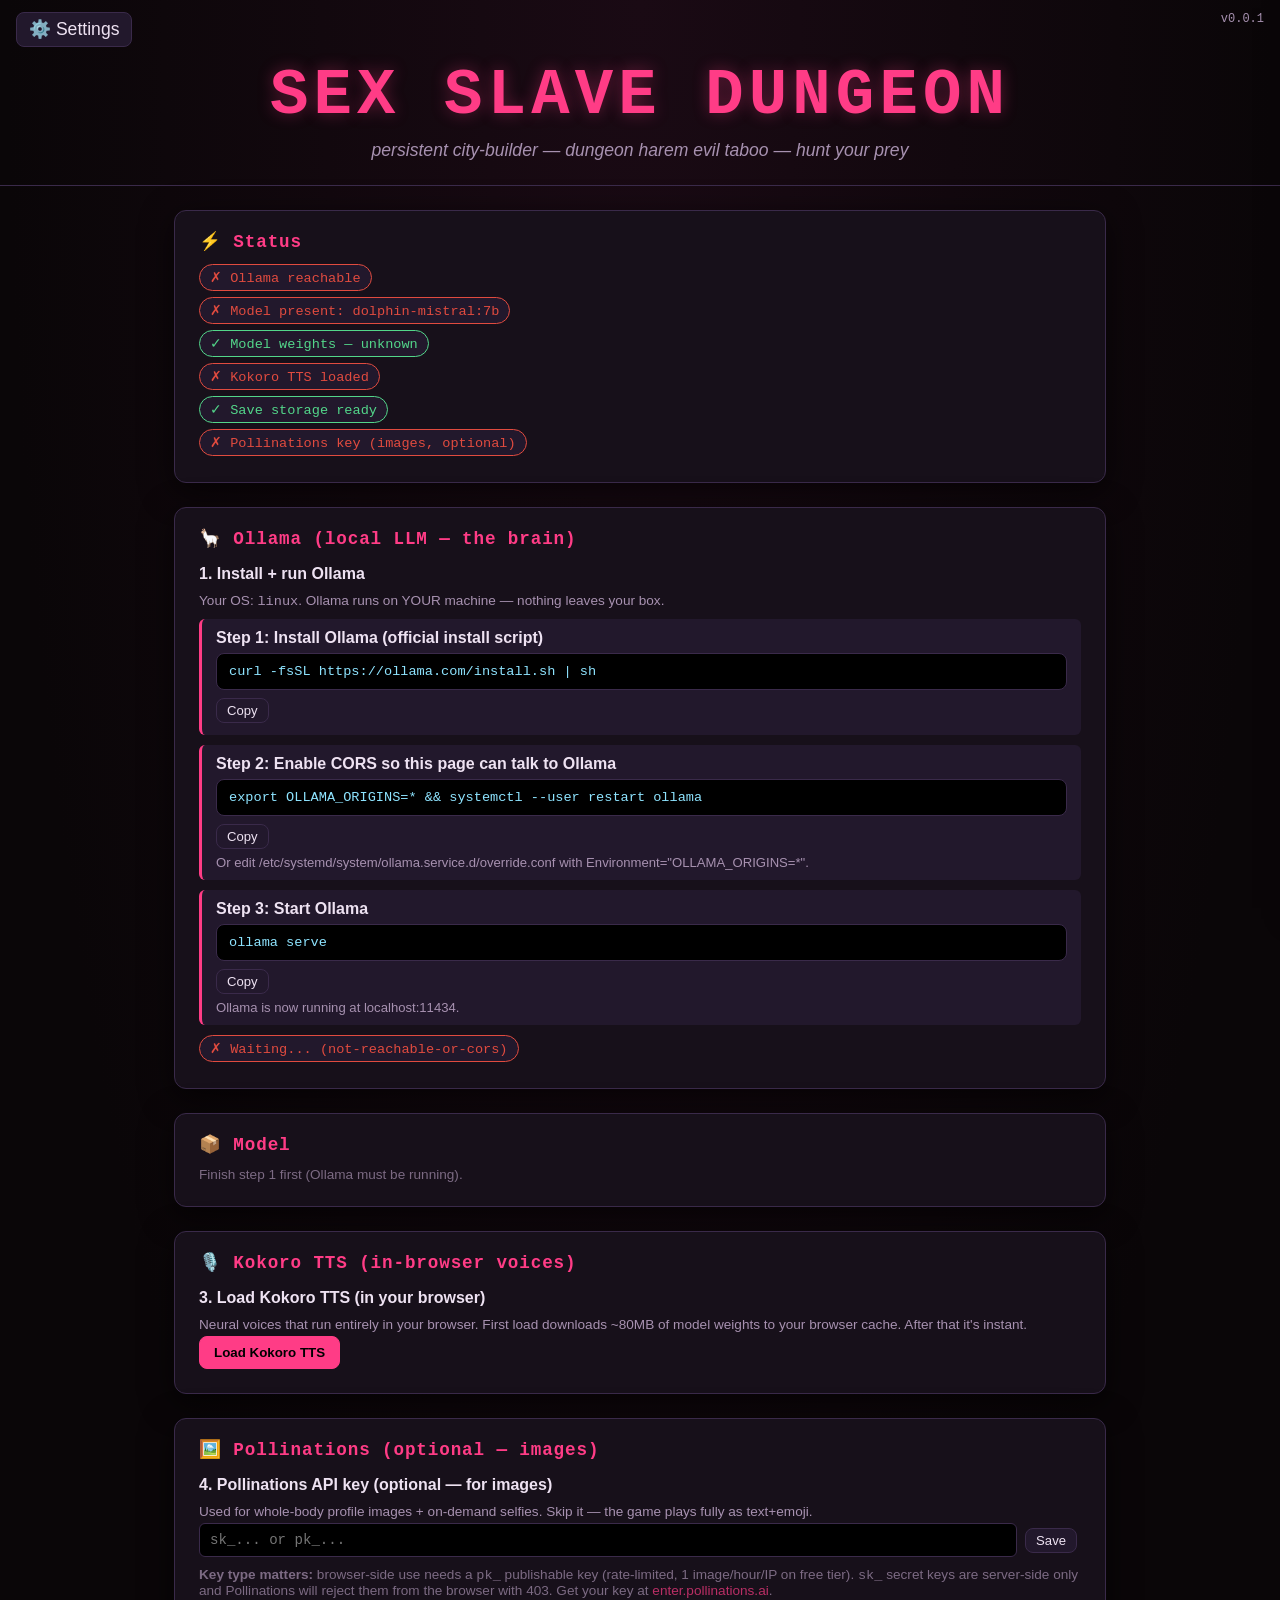
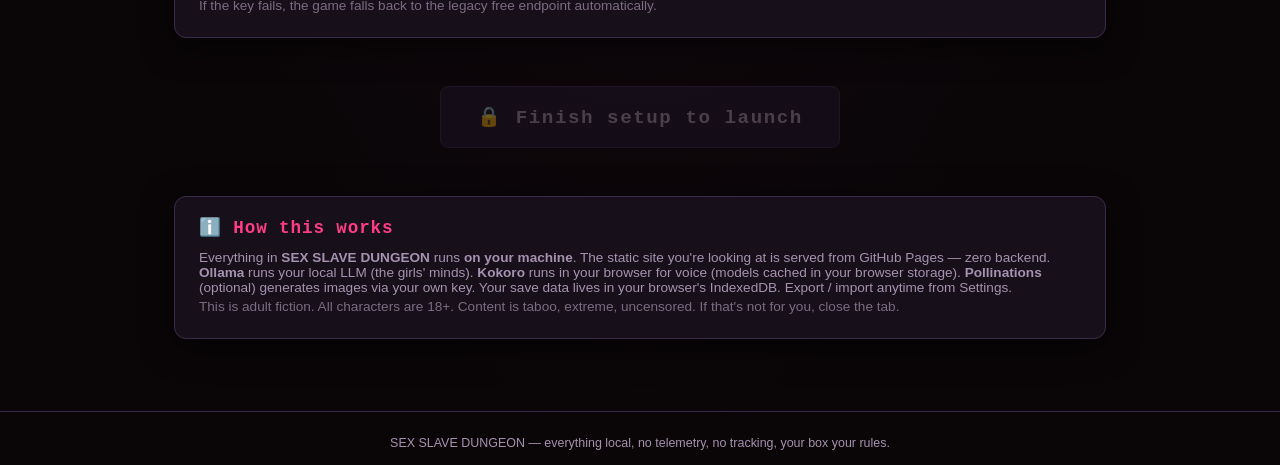
==== index.html @ a7a0bf2e "SEX SLAVE DUNGEON — initial public release Static-client persistent city-builder running entirely on" ====
<!DOCTYPE html>
<html lang="en">
<head>
  <meta charset="UTF-8" />
  <meta name="viewport" content="width=device-width, initial-scale=1.0" />
  <title>SEX SLAVE DUNGEON</title>
  <meta name="description" content="Persistent city-builder — dungeon harem evil taboo — hunt your prey. Runs locally on your machine via Ollama + Kokoro. No data leaves your box." />
  <meta name="robots" content="noindex,nofollow" />

  <link rel="stylesheet" href="css/landing.css" />
</head>
<body>

  <!-- Env injection — optional, gitignored. No failure if absent. -->
  <script src="js/env.local.js" onerror="console.debug('[env] no env.local.js — normal for deploy')"></script>

  <!-- Core config + modules. Non-module scripts in load-dependency order. -->
  <script src="js/config.js"></script>
  <script src="js/storage.js"></script>
  <script src="js/voices/catalog.js"></script>
  <script src="js/templates/ollama-templates.js"></script>
  <script src="js/assets/catalog.js"></script>
  <script src="js/assets/loader.js"></script>
  <script src="js/setup/detector.js"></script>
  <script src="js/setup/installer.js"></script>
  <script src="js/setup/models.js"></script>
  <script src="js/setup/ollama-repair.js"></script>
  <script src="js/setup/kokoro.js"></script>
  <script src="js/ui/ollama-repair-overlay.js"></script>

  <!-- Hero -->
  <header class="hero">
    <div class="version" id="game-version">v0.0.1</div>
    <button id="open-settings-btn" title="Settings">⚙️ Settings</button>
    <h1 id="game-title">SEX SLAVE DUNGEON</h1>
    <p class="tag" id="game-tagline">persistent city-builder — dungeon harem evil taboo — hunt your prey</p>
  </header>

  <main class="container">

    <!-- Status dashboard -->
    <section class="card" aria-label="Status">
      <h2>⚡ Status</h2>
      <div id="status-dash"></div>
    </section>

    <!-- Step 1: Ollama setup -->
    <section class="card" aria-label="Ollama setup">
      <h2>🦙 Ollama (local LLM — the brain)</h2>
      <div id="ollama-setup">
        <p class="small muted">Detecting…</p>
      </div>
    </section>

    <!-- Step 2: Model pull -->
    <section class="card" aria-label="Model pull">
      <h2>📦 Model</h2>
      <div id="model-setup">
        <p class="small muted">Waiting for Ollama…</p>
      </div>
    </section>

    <!-- Step 3: Kokoro -->
    <section class="card" aria-label="Kokoro TTS">
      <h2>🎙️ Kokoro TTS (in-browser voices)</h2>
      <div id="kokoro-setup">
        <p class="small muted">Preparing…</p>
      </div>
    </section>

    <!-- Step 4: Pollinations -->
    <section class="card" aria-label="Pollinations">
      <h2>🖼️ Pollinations (optional — images)</h2>
      <div id="polly-setup">
        <p class="small muted">Waiting…</p>
      </div>
      <p class="small muted" style="margin-top:10px">
        <b>Key type matters:</b> browser-side use needs a <code>pk_</code> publishable key
        (rate-limited, 1 image/hour/IP on free tier). <code>sk_</code> secret keys are
        server-side only and Pollinations will reject them from the browser with 403.
        Get your key at <a href="https://enter.pollinations.ai" target="_blank" rel="noopener">enter.pollinations.ai</a>.
        <br>If the key fails, the game falls back to the legacy free endpoint automatically.
      </p>
    </section>

    <!-- Launch -->
    <div class="launch-row">
      <button id="launch-btn" disabled>🔒 Finish setup to launch</button>
    </div>

    <!-- Info -->
    <section class="card" aria-label="About">
      <h2>ℹ️ How this works</h2>
      <p class="small">
        Everything in <strong>SEX SLAVE DUNGEON</strong> runs <strong>on your machine</strong>.
        The static site you're looking at is served from GitHub Pages — zero backend.
        <strong>Ollama</strong> runs your local LLM (the girls' minds).
        <strong>Kokoro</strong> runs in your browser for voice (models cached in your browser storage).
        <strong>Pollinations</strong> (optional) generates images via your own key.
        Your save data lives in your browser's IndexedDB. Export / import anytime from Settings.
      </p>
      <p class="small muted">
        This is adult fiction. All characters are 18+. Content is taboo, extreme, uncensored. If that's not for you, close the tab.
      </p>
    </section>

  </main>

  <!-- Settings slide-out -->
  <aside class="settings-panel" aria-label="Settings">
    <div id="settings-body"></div>
  </aside>

  <footer>
    <span>SEX SLAVE DUNGEON — everything local, no telemetry, no tracking, your box your rules.</span>
  </footer>

  <!-- UI controllers load last -->
  <script src="js/ui/settings.js"></script>
  <script src="js/ui/landing.js"></script>
</body>
</html>
---- css/landing.css ----
/* SEX SLAVE DUNGEON — landing page styles.
   Dark dungeon aesthetic. Black + deep red + neon pink accents. Text+emoji first. */

:root {
  --bg:            #0a0608;
  --bg-panel:     #17101a;
  --bg-elev:      #22182c;
  --border:        #3a2a4a;
  --text:          #eee2f2;
  --text-dim:      #a791b0;
  --accent:        #ff3c86;         /* hot pink */
  --accent-dim:    #a71a4e;
  --danger:        #e14b3f;
  --ok:            #53d68a;
  --warn:          #ffb84a;
  --radius:        12px;
  --shadow:        0 8px 32px rgba(0,0,0,0.6);
  --mono:          ui-monospace, SFMono-Regular, Menlo, monospace;
  --sans:          -apple-system, BlinkMacSystemFont, "Segoe UI", Roboto, sans-serif;
}

* { box-sizing: border-box; }
html, body {
  margin: 0; padding: 0;
  background: radial-gradient(ellipse at top, #1a0a14, var(--bg) 70%);
  color: var(--text);
  font-family: var(--sans);
  min-height: 100vh;
}

body { overflow-x: hidden; }

/* Hero */
.hero {
  padding: 60px 24px 24px;
  text-align: center;
  border-bottom: 1px solid var(--border);
  position: relative;
}
.hero h1 {
  font-family: var(--mono);
  font-size: clamp(2rem, 6vw, 4rem);
  letter-spacing: 0.08em;
  margin: 0 0 8px;
  color: var(--accent);
  text-shadow: 0 0 16px rgba(255, 60, 134, 0.35);
}
.hero .tag {
  color: var(--text-dim);
  font-style: italic;
  font-size: clamp(0.9rem, 2vw, 1.1rem);
  margin: 0;
}
.hero .version {
  position: absolute; top: 12px; right: 16px;
  font-family: var(--mono); font-size: 0.75rem;
  color: var(--text-dim);
}

/* Layout */
.container {
  max-width: 980px; margin: 0 auto;
  padding: 24px;
  display: grid; gap: 24px;
}

.card {
  background: var(--bg-panel);
  border: 1px solid var(--border);
  border-radius: var(--radius);
  padding: 20px 24px;
  box-shadow: var(--shadow);
}
.card h2 {
  margin: 0 0 12px;
  font-family: var(--mono);
  font-size: 1.1rem;
  letter-spacing: 0.05em;
  color: var(--accent);
}
.card h3 { margin: 16px 0 10px; font-size: 1rem; color: var(--text); }

/* Status pills */
.status-row { margin: 6px 0; }
.pill {
  display: inline-block;
  padding: 4px 10px;
  border-radius: 20px;
  font-size: 0.85rem;
  font-family: var(--mono);
  border: 1px solid var(--border);
  background: var(--bg-elev);
}
.pill-ok  { border-color: var(--ok);     color: var(--ok); }
.pill-bad { border-color: var(--danger); color: var(--danger); }

/* Small text */
.small { font-size: 0.85rem; color: var(--text-dim); margin: 4px 0; }
.muted { opacity: 0.7; }

/* Code blocks */
.code-block {
  background: #000;
  border: 1px solid var(--border);
  border-radius: 8px;
  padding: 10px 12px;
  color: #8ee4ff;
  font-family: var(--mono);
  font-size: 0.85rem;
  margin: 6px 0;
  overflow-x: auto;
  white-space: pre-wrap;
  word-break: break-all;
}

/* Step cards */
.step-card {
  background: var(--bg-elev);
  border-left: 3px solid var(--accent);
  border-radius: 6px;
  padding: 10px 14px;
  margin: 10px 0;
}
.step-label { font-weight: 600; margin-bottom: 4px; }
.step-note  { color: var(--text-dim); font-size: 0.82rem; margin-top: 4px; }

/* Buttons */
button {
  font-family: var(--sans);
  cursor: pointer;
  border: 1px solid var(--border);
  background: var(--bg-elev);
  color: var(--text);
  padding: 8px 14px;
  border-radius: 8px;
  transition: all 0.15s;
}
button:hover:not(:disabled) {
  background: var(--accent-dim);
  border-color: var(--accent);
}
button:disabled { opacity: 0.4; cursor: not-allowed; }

.btn-small { padding: 4px 10px; font-size: 0.82rem; margin: 2px 4px 2px 0; }
.btn-primary { background: var(--accent); border-color: var(--accent); color: #000; font-weight: 600; }
.btn-primary:hover:not(:disabled) { background: #ff5a9a; }
.btn-danger  { border-color: var(--danger); color: var(--danger); }
.btn-danger:hover:not(:disabled)  { background: var(--danger); color: #fff; }

/* Launch CTA */
.launch-row { text-align: center; margin: 24px 0; }
#launch-btn {
  padding: 18px 36px;
  font-size: 1.2rem;
  font-family: var(--mono);
  letter-spacing: 0.08em;
  background: var(--accent);
  border-color: var(--accent);
  color: #000;
  font-weight: 700;
  box-shadow: 0 4px 24px rgba(255, 60, 134, 0.4);
}
#launch-btn:disabled {
  background: var(--bg-elev);
  color: var(--text-dim);
  box-shadow: none;
  border-color: var(--border);
}

/* Model grid */
.model-grid { display: grid; gap: 12px; grid-template-columns: repeat(auto-fill, minmax(280px, 1fr)); }
.model-card {
  background: var(--bg-elev);
  border: 1px solid var(--border);
  border-radius: 8px;
  padding: 12px 14px;
}
.model-card.active { border-color: var(--accent); box-shadow: 0 0 12px rgba(255, 60, 134, 0.3); }
.model-name { font-weight: 600; margin-bottom: 4px; }
.model-meta {
  display: flex; gap: 8px; flex-wrap: wrap;
  font-size: 0.78rem; color: var(--text-dim); margin-bottom: 6px;
}
.tag-unc, .tag-ok { padding: 1px 6px; border-radius: 10px; font-family: var(--mono); }
.tag-unc { background: #3a1a22; color: var(--warn); }
.tag-ok  { background: #1a3a22; color: var(--ok); }
.model-notes { font-size: 0.82rem; color: var(--text-dim); margin-bottom: 8px; }

/* Progress bar */
.progress-bar {
  width: 100%;
  height: 8px;
  background: #000;
  border: 1px solid var(--border);
  border-radius: 4px;
  overflow: hidden;
  margin: 6px 0;
}
.progress-fill {
  height: 100%;
  background: linear-gradient(90deg, var(--accent), #ff80b4);
  transition: width 0.3s;
}

/* Fields */
.field {
  display: flex; align-items: center; gap: 12px; margin: 10px 0;
}
.field > span { min-width: 140px; color: var(--text-dim); font-size: 0.9rem; }
.text-input, input[type=text], input[type=password], input[type=number], select {
  flex: 1;
  background: #000;
  border: 1px solid var(--border);
  color: var(--text);
  padding: 8px 10px;
  border-radius: 6px;
  font-family: var(--mono);
  font-size: 0.88rem;
}
input:focus, select:focus { outline: none; border-color: var(--accent); }
.polly-row { display: flex; gap: 8px; align-items: center; }

/* Settings slide-out */
.settings-panel {
  position: fixed; top: 0; right: -420px;
  width: 400px; max-width: 90vw; height: 100vh;
  background: var(--bg-panel);
  border-left: 1px solid var(--border);
  box-shadow: var(--shadow);
  padding: 24px;
  overflow-y: auto;
  transition: right 0.25s;
  z-index: 100;
}
body.settings-open .settings-panel { right: 0; }
.settings-section {
  border-bottom: 1px solid var(--border);
  padding-bottom: 16px; margin-bottom: 16px;
}
.settings-section:last-child { border-bottom: none; }

/* Top-right settings button */
#open-settings-btn {
  position: fixed; top: 12px; left: 16px;
  background: var(--bg-elev);
  border: 1px solid var(--border);
  font-size: 1.1rem;
  padding: 6px 12px;
  z-index: 90;
}

/* Links */
a { color: var(--accent); text-decoration: none; }
a:hover { text-decoration: underline; }

/* Footer */
footer {
  padding: 24px;
  text-align: center;
  color: var(--text-dim);
  font-size: 0.78rem;
  border-top: 1px solid var(--border);
  margin-top: 48px;
}

.btn-row { display: flex; gap: 8px; flex-wrap: wrap; }
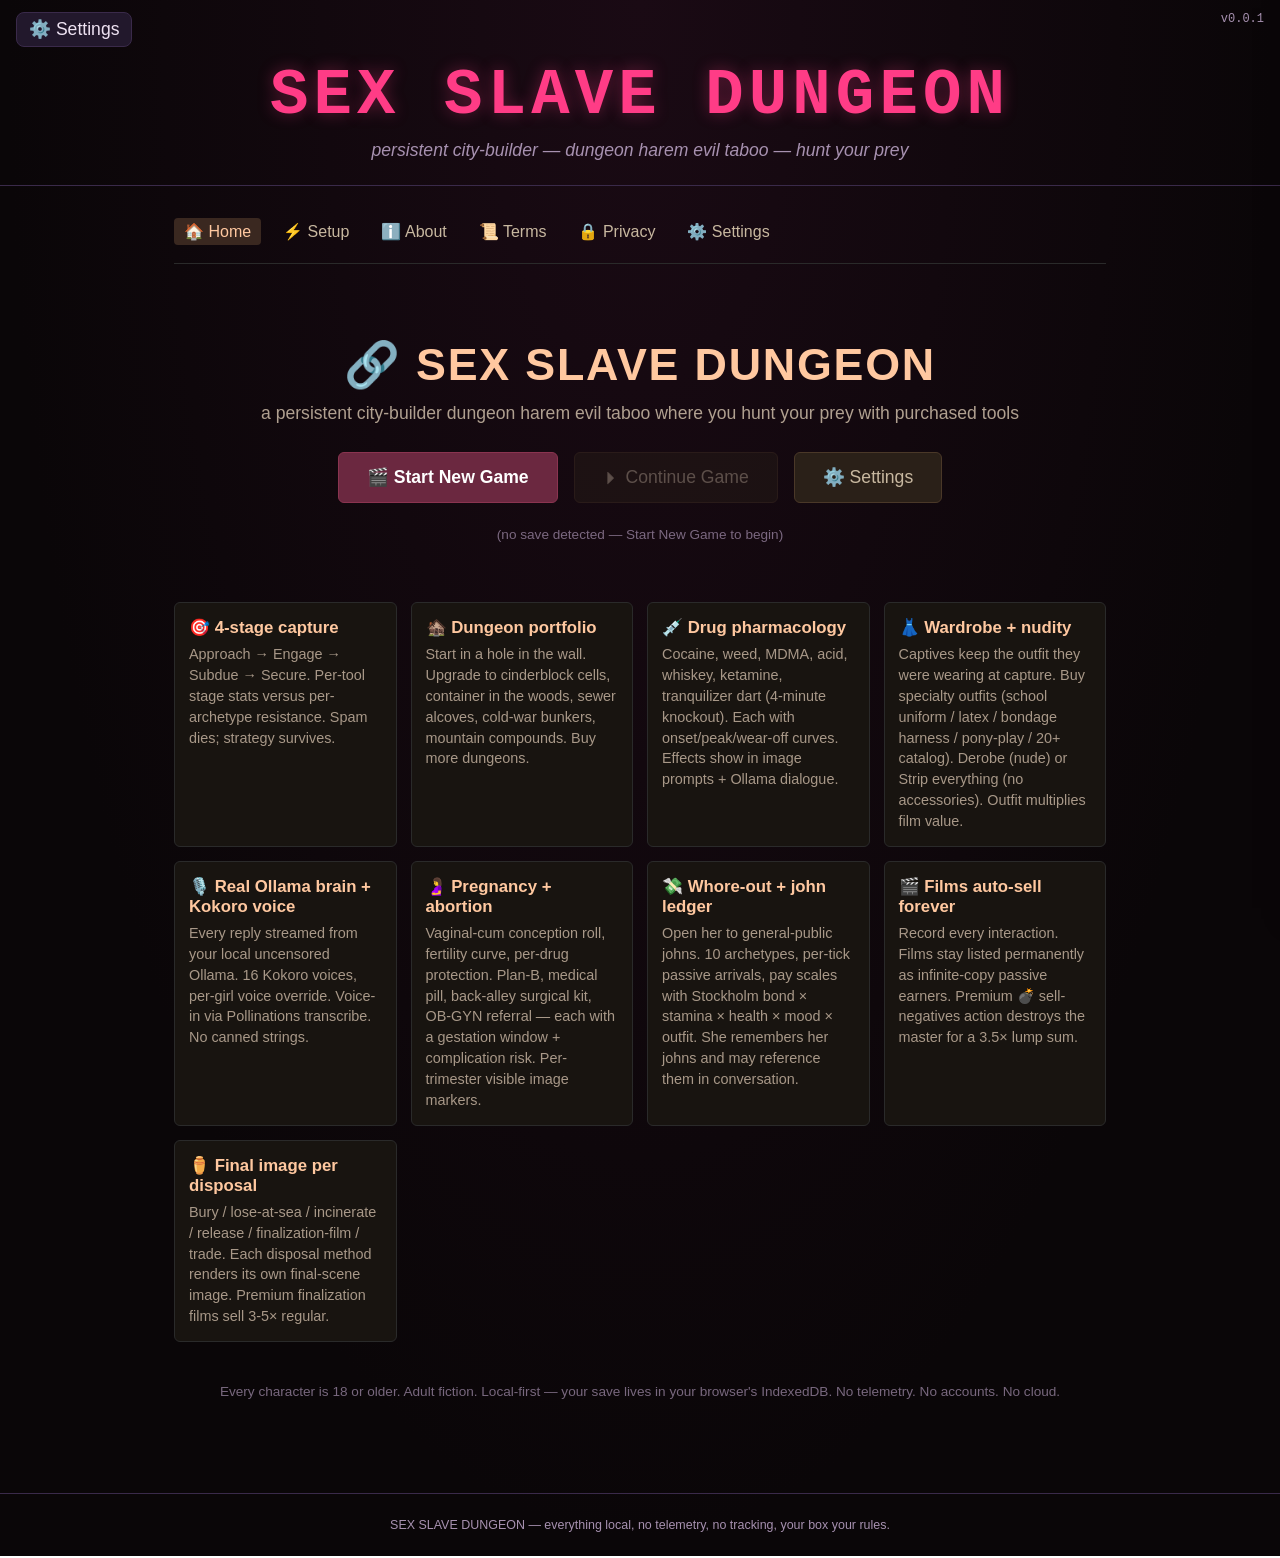
==== commit 027d2e3a: "feat(landing): Phase 21.12 — real public landing page replaces setup-wizard-as-landing Gee verbatim " ====
--- a/index.html
+++ b/index.html
@@ -8,6 +8,33 @@
   <meta name="robots" content="noindex,nofollow" />
 
   <link rel="stylesheet" href="css/landing.css" />
+  <style>
+    /* Phase 21.12 (2026-05-14) — public landing page sectioning. Each top-level section
+       is anchor-routed via simple hash-based show/hide; default route = home. */
+    .landing-section { display: none; }
+    .landing-section.active { display: block; }
+    .landing-nav { display: flex; gap: 12px; flex-wrap: wrap; padding: 8px 0 18px; border-bottom: 1px solid #2a2a2a; margin-bottom: 18px; }
+    .landing-nav a { text-decoration: none; color: #c8b8a0; padding: 4px 10px; border-radius: 4px; transition: background 100ms; }
+    .landing-nav a:hover { background: #2a2a2a; }
+    .landing-nav a.active { background: #3a2820; color: #ffc8a0; }
+    .home-hero { padding: 32px 0; text-align: center; }
+    .home-hero h1 { font-size: 2.8rem; letter-spacing: 0.04em; margin: 0 0 12px; color: #ffc8a0; }
+    .home-hero p.tag { font-size: 1.1rem; color: #b0a090; margin: 0 0 28px; }
+    .home-cta-row { display: flex; gap: 16px; justify-content: center; flex-wrap: wrap; margin: 24px 0; }
+    .home-cta-row button { font-size: 1.1rem; padding: 14px 28px; cursor: pointer; }
+    .home-cta-primary { background: #6b2840; color: #fff; border: 1px solid #8a3450; border-radius: 6px; font-weight: 600; }
+    .home-cta-primary:hover { background: #8a3450; }
+    .home-cta-secondary { background: #2a2018; color: #c8b8a0; border: 1px solid #4a3828; border-radius: 6px; }
+    .home-cta-secondary:hover { background: #3a2820; }
+    .home-cta-secondary:disabled { opacity: 0.4; cursor: not-allowed; }
+    .home-features { display: grid; grid-template-columns: repeat(auto-fit, minmax(220px, 1fr)); gap: 14px; margin: 24px 0; }
+    .home-feature { padding: 14px; border: 1px solid #2a2a2a; border-radius: 6px; background: #181410; }
+    .home-feature h3 { margin: 0 0 6px; color: #ffc8a0; font-size: 1.05rem; }
+    .home-feature p { margin: 0; font-size: 0.9rem; color: #a89888; line-height: 1.45; }
+    .policy-content h3 { color: #ffc8a0; margin-top: 22px; }
+    .policy-content p, .policy-content li { color: #c0b0a0; line-height: 1.55; }
+    .policy-content .warn-banner { background: rgba(180, 0, 0, .15); border: 1px solid #8a2020; padding: 14px; border-radius: 6px; margin: 12px 0; color: #ffb0a0; }
+  </style>
 </head>
 <body>
 
@@ -37,76 +64,243 @@
   </header>
 
   <main class="container">
-
-    <!-- Status dashboard -->
-    <section class="card" aria-label="Status">
-      <h2>⚡ Status</h2>
-      <div id="status-dash"></div>
-    </section>
-
-    <!-- Step 1: Ollama setup -->
-    <section class="card" aria-label="Ollama setup">
-      <h2>🦙 Ollama (local LLM — the brain)</h2>
-      <div id="ollama-setup">
-        <p class="small muted">Detecting…</p>
-      </div>
-    </section>
-
-    <!-- Step 2: Model pull -->
-    <section class="card" aria-label="Model pull">
-      <h2>📦 Model</h2>
-      <div id="model-setup">
-        <p class="small muted">Waiting for Ollama…</p>
-      </div>
-    </section>
-
-    <!-- Step 3: Kokoro -->
-    <section class="card" aria-label="Kokoro TTS">
-      <h2>🎙️ Kokoro TTS (in-browser voices)</h2>
-      <div id="kokoro-setup">
-        <p class="small muted">Preparing…</p>
-      </div>
-    </section>
-
-    <!-- Step 4: Pollinations -->
-    <section class="card" aria-label="Pollinations">
-      <h2>🖼️ Pollinations (optional — images)</h2>
-      <div id="polly-setup">
-        <p class="small muted">Waiting…</p>
-      </div>
-      <p class="small muted" style="margin-top:10px">
-        <b>Key type matters:</b> browser-side use needs a <code>pk_</code> publishable key
-        (rate-limited, 1 image/hour/IP on free tier). <code>sk_</code> secret keys are
-        server-side only and Pollinations will reject them from the browser with 403.
-        Get your key at <a href="https://enter.pollinations.ai" target="_blank" rel="noopener">enter.pollinations.ai</a>.
-        <br>If the key fails, the game falls back to the legacy free endpoint automatically.
+    <!-- Phase 21.12 — top-level nav (anchor-routed) -->
+    <nav class="landing-nav">
+      <a href="#home" data-route="home">🏠 Home</a>
+      <a href="#setup" data-route="setup">⚡ Setup</a>
+      <a href="#about" data-route="about">ℹ️ About</a>
+      <a href="#terms" data-route="terms">📜 Terms</a>
+      <a href="#privacy" data-route="privacy">🔒 Privacy</a>
+      <a href="#settings" data-route="settings">⚙️ Settings</a>
+    </nav>
+
+    <!-- ============= HOME SECTION ============= -->
+    <section class="landing-section" id="home-section" data-section="home">
+      <div class="home-hero">
+        <h1>🔗 SEX SLAVE DUNGEON</h1>
+        <p class="tag">a persistent city-builder dungeon harem evil taboo where you hunt your prey with purchased tools</p>
+        <div class="home-cta-row">
+          <button class="home-cta-primary" id="cta-start-new-game">🎬 Start New Game</button>
+          <button class="home-cta-secondary" id="cta-continue-game" disabled>⏵ Continue Game</button>
+          <button class="home-cta-secondary" id="cta-open-settings">⚙️ Settings</button>
+        </div>
+        <p class="small muted" id="save-status">(checking for saved game…)</p>
+      </div>
+
+      <div class="home-features">
+        <div class="home-feature">
+          <h3>🎯 4-stage capture</h3>
+          <p>Approach → Engage → Subdue → Secure. Per-tool stage stats versus per-archetype resistance. Spam dies; strategy survives.</p>
+        </div>
+        <div class="home-feature">
+          <h3>🏚️ Dungeon portfolio</h3>
+          <p>Start in a hole in the wall. Upgrade to cinderblock cells, container in the woods, sewer alcoves, cold-war bunkers, mountain compounds. Buy more dungeons.</p>
+        </div>
+        <div class="home-feature">
+          <h3>💉 Drug pharmacology</h3>
+          <p>Cocaine, weed, MDMA, acid, whiskey, ketamine, tranquilizer dart (4-minute knockout). Each with onset/peak/wear-off curves. Effects show in image prompts + Ollama dialogue.</p>
+        </div>
+        <div class="home-feature">
+          <h3>👗 Wardrobe + nudity</h3>
+          <p>Captives keep the outfit they were wearing at capture. Buy specialty outfits (school uniform / latex / bondage harness / pony-play / 20+ catalog). Derobe (nude) or Strip everything (no accessories). Outfit multiplies film value.</p>
+        </div>
+        <div class="home-feature">
+          <h3>🎙️ Real Ollama brain + Kokoro voice</h3>
+          <p>Every reply streamed from your local uncensored Ollama. 16 Kokoro voices, per-girl voice override. Voice-in via Pollinations transcribe. No canned strings.</p>
+        </div>
+        <div class="home-feature">
+          <h3>🤰 Pregnancy + abortion</h3>
+          <p>Vaginal-cum conception roll, fertility curve, per-drug protection. Plan-B, medical pill, back-alley surgical kit, OB-GYN referral — each with a gestation window + complication risk. Per-trimester visible image markers.</p>
+        </div>
+        <div class="home-feature">
+          <h3>💸 Whore-out + john ledger</h3>
+          <p>Open her to general-public johns. 10 archetypes, per-tick passive arrivals, pay scales with Stockholm bond × stamina × health × mood × outfit. She remembers her johns and may reference them in conversation.</p>
+        </div>
+        <div class="home-feature">
+          <h3>🎬 Films auto-sell forever</h3>
+          <p>Record every interaction. Films stay listed permanently as infinite-copy passive earners. Premium 💣 sell-negatives action destroys the master for a 3.5× lump sum.</p>
+        </div>
+        <div class="home-feature">
+          <h3>⚱️ Final image per disposal</h3>
+          <p>Bury / lose-at-sea / incinerate / release / finalization-film / trade. Each disposal method renders its own final-scene image. Premium finalization films sell 3-5× regular.</p>
+        </div>
+      </div>
+
+      <p class="small muted" style="text-align:center;padding:18px 0">
+        Every character is 18 or older. Adult fiction. Local-first — your save lives in your browser's IndexedDB. No telemetry. No accounts. No cloud.
       </p>
     </section>
 
-    <!-- Launch -->
-    <div class="launch-row">
-      <button id="launch-btn" disabled>🔒 Finish setup to launch</button>
-    </div>
-
-    <!-- Info -->
-    <section class="card" aria-label="About">
-      <h2>ℹ️ How this works</h2>
-      <p class="small">
-        Everything in <strong>SEX SLAVE DUNGEON</strong> runs <strong>on your machine</strong>.
-        The static site you're looking at is served from GitHub Pages — zero backend.
-        <strong>Ollama</strong> runs your local LLM (the girls' minds).
-        <strong>Kokoro</strong> runs in your browser for voice (models cached in your browser storage).
-        <strong>Pollinations</strong> (optional) generates images via your own key.
-        Your save data lives in your browser's IndexedDB. Export / import anytime from Settings.
+    <!-- ============= SETUP SECTION (existing wizard) ============= -->
+    <section class="landing-section" id="setup-section" data-section="setup">
+
+      <!-- Status dashboard -->
+      <section class="card" aria-label="Status">
+        <h2>⚡ Status</h2>
+        <div id="status-dash"></div>
+      </section>
+
+      <!-- Step 1: Ollama setup -->
+      <section class="card" aria-label="Ollama setup">
+        <h2>🦙 Ollama (local LLM — the brain)</h2>
+        <div id="ollama-setup">
+          <p class="small muted">Detecting…</p>
+        </div>
+      </section>
+
+      <!-- Step 2: Model pull -->
+      <section class="card" aria-label="Model pull">
+        <h2>📦 Model</h2>
+        <div id="model-setup">
+          <p class="small muted">Waiting for Ollama…</p>
+        </div>
+      </section>
+
+      <!-- Step 3: Kokoro -->
+      <section class="card" aria-label="Kokoro TTS">
+        <h2>🎙️ Kokoro TTS (in-browser voices)</h2>
+        <div id="kokoro-setup">
+          <p class="small muted">Preparing…</p>
+        </div>
+      </section>
+
+      <!-- Step 4: Pollinations -->
+      <section class="card" aria-label="Pollinations">
+        <h2>🖼️ Pollinations (optional — images)</h2>
+        <div id="polly-setup">
+          <p class="small muted">Waiting…</p>
+        </div>
+        <p class="small muted" style="margin-top:10px">
+          <b>Key type matters:</b> browser-side use needs a <code>pk_</code> publishable key
+          (rate-limited, 1 image/hour/IP on free tier). <code>sk_</code> secret keys are
+          server-side only and Pollinations will reject them from the browser with 403.
+          Get your key at <a href="https://enter.pollinations.ai" target="_blank" rel="noopener">enter.pollinations.ai</a>.
+          <br>If the key fails, the game falls back to the legacy free endpoint automatically.
+        </p>
+      </section>
+
+      <!-- Launch -->
+      <div class="launch-row">
+        <button id="launch-btn" disabled>🔒 Finish setup to launch</button>
+      </div>
+
+      <!-- Info -->
+      <section class="card" aria-label="About">
+        <h2>ℹ️ How this works</h2>
+        <p class="small">
+          Everything in <strong>SEX SLAVE DUNGEON</strong> runs <strong>on your machine</strong>.
+          The static site you're looking at is served from GitHub Pages — zero backend.
+          <strong>Ollama</strong> runs your local LLM (the girls' minds).
+          <strong>Kokoro</strong> runs in your browser for voice (models cached in your browser storage).
+          <strong>Pollinations</strong> (optional) generates images via your own key.
+          Your save data lives in your browser's IndexedDB. Export / import anytime from Settings.
+        </p>
+        <p class="small muted">
+          This is adult fiction. All characters are 18+. Content is taboo, extreme, uncensored. If that's not for you, close the tab.
+        </p>
+      </section>
+    </section>
+
+    <!-- ============= ABOUT SECTION ============= -->
+    <section class="landing-section policy-content" id="about-section" data-section="about">
+      <h2>ℹ️ About SEX SLAVE DUNGEON</h2>
+      <p>
+        SEX SLAVE DUNGEON is a persistent text-and-emoji city-builder game with the structural skeleton
+        of a dungeon-harem evil-taboo simulator. You play the villain — the dungeon operator, the predator,
+        the collector. Gameplay is loop-based, construction-focused, persistent across sessions, growth-oriented.
+        There is no win state — the game is the ever-growing collection and the ever-upgrading dungeon.
       </p>
-      <p class="small muted">
-        This is adult fiction. All characters are 18+. Content is taboo, extreme, uncensored. If that's not for you, close the tab.
+
+      <h3>Game loop</h3>
+      <ul>
+        <li><b>Hunt</b> — visit Town, pick a location, run a 4-stage capture attempt against girls who spawn there</li>
+        <li><b>Hold</b> — bring captives back to your dungeons, assign them holds, upgrade their conditions across 12+ tracks</li>
+        <li><b>Interact</b> — talk to them via real Ollama-powered dialogue with persistent body state, drugs, mood, bond</li>
+        <li><b>Record</b> — every session can be recorded as a film; films sell on the content market forever</li>
+        <li><b>Sell / dispose</b> — list captives on slave market, accept propositioner gigs, dispose via various methods</li>
+        <li><b>Expand</b> — buy more dungeons, own properties around town, upgrade everything</li>
+      </ul>
+
+      <h3>Tech stack</h3>
+      <ul>
+        <li><b>Frontend</b> — single-file HTML game with bundled JS, no build step</li>
+        <li><b>Ollama</b> at localhost:11434 — local uncensored LLM (dolphin-mistral / abliterated variants)</li>
+        <li><b>Kokoro</b> — in-browser TTS with 16 voice options</li>
+        <li><b>Pollinations</b> — optional image generation via your own key</li>
+        <li><b>Persistence</b> — IndexedDB save state, fully local</li>
+      </ul>
+
+      <h3>Version</h3>
+      <p>v0.0.1 — Phase 21 in flight. See <a href="#setup">⚡ Setup</a> for environment configuration.</p>
+    </section>
+
+    <!-- ============= TERMS SECTION ============= -->
+    <section class="landing-section policy-content" id="terms-section" data-section="terms">
+      <h2>📜 Terms of Use</h2>
+
+      <div class="warn-banner">
+        ⚠ <b>18+ ONLY.</b> This game contains explicit adult content, taboo themes, depictions of non-consensual scenarios, drug use, violence, and other extreme content. By using this software you affirm you are at least 18 years old (or the age of majority in your jurisdiction, whichever is higher).
+      </div>
+
+      <h3>Adult-character-only invariant</h3>
+      <p>Every character generated, depicted, or referenced in SEX SLAVE DUNGEON is an adult age 18 or older. The procedural girl-generator enforces a hard minimum age of 18 at spawn time. No content depicts minors. This invariant is non-negotiable and is enforced in the codebase at multiple layers.</p>
+
+      <h3>Taboo-fiction framing</h3>
+      <p>This is a work of fiction. Depicted scenarios — including kidnapping, captivity, sex slavery, forced pregnancy, drug administration, and violence — are roleplay/simulation only. The software depicts these acts in a fantastical game context; it does not endorse, advocate, or encourage them in reality. Real-world harm to real people is a crime.</p>
+
+      <h3>Jurisdiction + legality</h3>
+      <p>You are solely responsible for verifying that consumption of explicit adult fiction and simulated taboo content is legal in your jurisdiction. The software is provided as-is with no warranty as to legality in your location. If consumption is restricted where you are, close this tab and do not return.</p>
+
+      <h3>No warranty</h3>
+      <p>This software is provided "AS IS" without warranty of any kind, express or implied, including but not limited to the warranties of merchantability, fitness for a particular purpose, and noninfringement.</p>
+
+      <h3>Content-extremity warning</h3>
+      <p>The game's Ollama brain is uncensored and may generate content significantly more extreme than what's described above. If at any point the content disturbs you, exit the tab. You are not obligated to continue.</p>
+
+      <p style="text-align:center;padding:18px 0">
+        <button class="home-cta-secondary" onclick="window.close()">✕ Exit the tab</button>
       </p>
     </section>
 
+    <!-- ============= PRIVACY SECTION ============= -->
+    <section class="landing-section policy-content" id="privacy-section" data-section="privacy">
+      <h2>🔒 Privacy Policy</h2>
+
+      <h3>What stays on your device</h3>
+      <p>Everything. The entire game state — save data, captive profiles, generated content, films, propositioner ledgers, john encounters, dungeon configurations, settings — lives in your browser's <b>IndexedDB</b>. Nothing about your gameplay is transmitted anywhere. No accounts, no logins, no telemetry.</p>
+
+      <h3>What calls out (and only with your consent)</h3>
+      <ul>
+        <li><b>Your local Ollama at localhost:11434</b> — only reachable from your own machine. Powers the girls' dialogue. You install + run it yourself; the game just sends HTTP requests to your local instance.</li>
+        <li><b>Pollinations API (optional)</b> — only fires if you provide your own API key. Images generated via your key; bandwidth + rate limits are your account's. If you don't provide a key, the game falls back to free Pollinations endpoints (still on your IP).</li>
+        <li><b>Kokoro model weights</b> — downloaded once from a public CDN on first visit, then cached in browser IDB for all future sessions. No telemetry around download.</li>
+      </ul>
+
+      <h3>No telemetry, no analytics</h3>
+      <p>This site ships zero tracking. No Google Analytics, no Sentry, no mixpanel, no plausible, no nothing. The page-load HTTP request to wherever you're loading the static site from is the only network event we have any visibility into — and that's hosting-platform-level, not us.</p>
+
+      <h3>Save export / import</h3>
+      <p>You own your save. In-game Settings → Save Slots lets you export your full save as a JSON blob and import it back later, on the same machine or a different one. Factory-reset wipes everything from IndexedDB.</p>
+
+      <h3>No cookies for tracking</h3>
+      <p>The game uses <b>localStorage</b> for a handful of UI preferences (voice toggle, last-used Ollama model, last-used Pollinations key). None of these leave your machine.</p>
+
+      <h3>Adult content</h3>
+      <p>Generated dialogue, images, and films are produced on your own machine (Ollama) or via your own Pollinations key. Generated content is your responsibility — keep it private to your machine; do not share generated content where it would constitute illegal distribution in your jurisdiction.</p>
+    </section>
+
+    <!-- ============= SETTINGS SECTION ============= -->
+    <section class="landing-section" id="settings-section" data-section="settings">
+      <div class="card">
+        <h2>⚙️ Settings</h2>
+        <div id="settings-body-inline"></div>
+        <p class="small muted">Need Ollama / Kokoro / Pollinations setup? Go to <a href="#setup">⚡ Setup</a> for the wizard.</p>
+      </div>
+    </section>
+
   </main>
 
-  <!-- Settings slide-out -->
+  <!-- Settings slide-out (existing — fired from chrome icon for back-compat) -->
   <aside class="settings-panel" aria-label="Settings">
     <div id="settings-body"></div>
   </aside>
@@ -118,5 +312,59 @@
   <!-- UI controllers load last -->
   <script src="js/ui/settings.js"></script>
   <script src="js/ui/landing.js"></script>
+
+  <!-- Phase 21.12 (2026-05-14) — public landing page router. Hash-based show/hide for the
+       top-level sections (home / setup / about / terms / privacy / settings). Continue Game
+       button visibility driven by IDB save detection. -->
+  <script>
+  (function () {
+    'use strict';
+    const SECTIONS = ['home', 'setup', 'about', 'terms', 'privacy', 'settings'];
+    function route() {
+      const h = (location.hash || '#home').replace('#', '');
+      const target = SECTIONS.includes(h) ? h : 'home';
+      for (const s of SECTIONS) {
+        const el = document.getElementById(s + '-section');
+        if (el) el.classList.toggle('active', s === target);
+        const nav = document.querySelector(`.landing-nav a[data-route="${s}"]`);
+        if (nav) nav.classList.toggle('active', s === target);
+      }
+      window.scrollTo(0, 0);
+    }
+    window.addEventListener('hashchange', route);
+    document.addEventListener('DOMContentLoaded', async () => {
+      route();
+      // Detect save presence — toggle Continue Game button
+      const continueBtn = document.getElementById('cta-continue-game');
+      const startBtn = document.getElementById('cta-start-new-game');
+      const settingsBtn = document.getElementById('cta-open-settings');
+      const saveStatus = document.getElementById('save-status');
+      try {
+        const saved = window.SSDStorage && await window.SSDStorage.save.get('main');
+        if (saved && saved.createdAt) {
+          continueBtn.disabled = false;
+          continueBtn.textContent = `⏵ Continue (${new Date(saved.createdAt).toLocaleDateString()})`;
+          if (saveStatus) saveStatus.textContent = '(saved game detected — click Continue to resume)';
+        } else {
+          if (saveStatus) saveStatus.textContent = '(no save detected — Start New Game to begin)';
+        }
+      } catch (err) {
+        if (saveStatus) saveStatus.textContent = '(save check failed: ' + err.message + ')';
+      }
+      if (startBtn) startBtn.onclick = () => {
+        // If save exists, confirm before overwriting
+        if (!continueBtn.disabled && !confirm('A saved game was detected. Starting a new game will NOT delete the old save until you confirm in-game. Continue?')) return;
+        // Route to setup wizard if not all systems green; else jump straight to game
+        location.hash = '#setup';
+      };
+      if (continueBtn) continueBtn.onclick = () => {
+        location.href = './game.html';
+      };
+      if (settingsBtn) settingsBtn.onclick = () => {
+        location.hash = '#settings';
+      };
+    });
+  })();
+  </script>
 </body>
 </html>
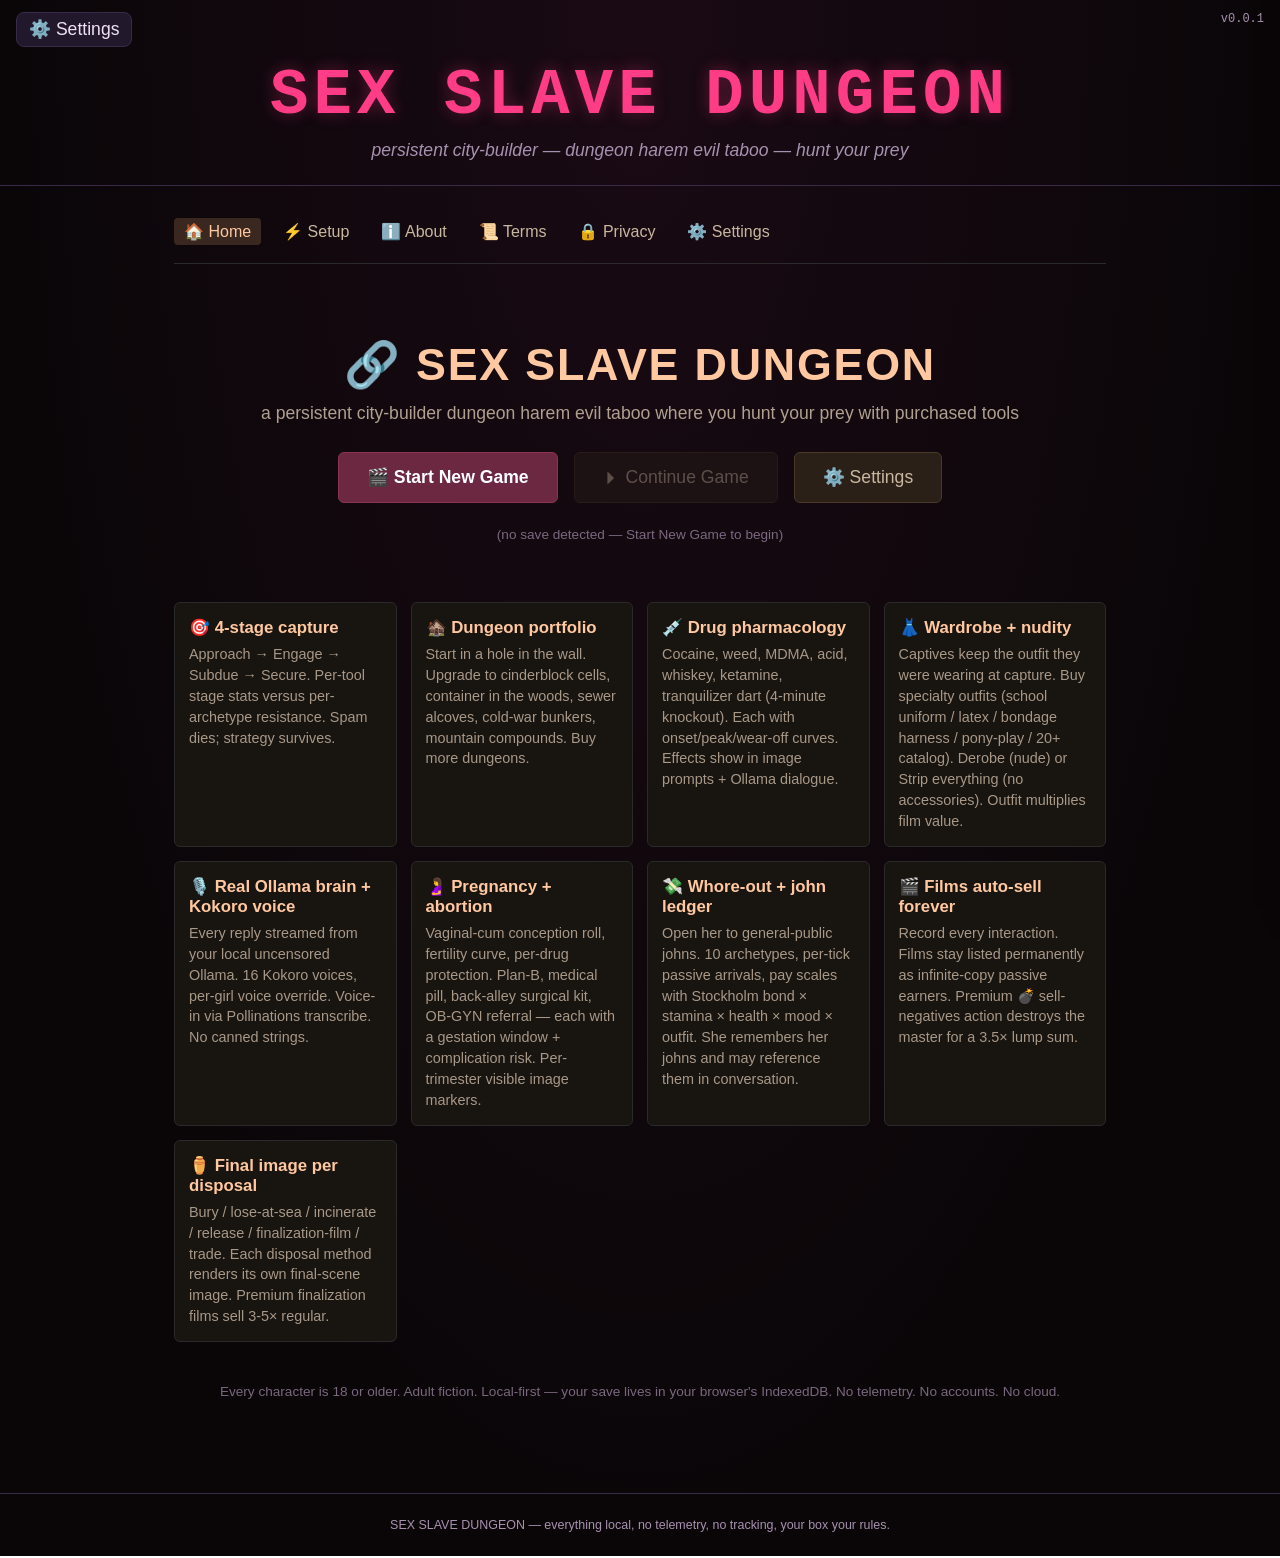
==== commit 1ae587fd: "fix(launcher): bulletproof start.bat + drop favicon to silence /favicon.ico 404 BUG.2 — start.bat wa" ====
--- a/index.html
+++ b/index.html
@@ -7,6 +7,7 @@
   <meta name="description" content="Persistent city-builder — dungeon harem evil taboo — hunt your prey. Runs locally on your machine via Ollama + Kokoro. No data leaves your box." />
   <meta name="robots" content="noindex,nofollow" />
 
+  <link rel="icon" type="image/svg+xml" href="favicon.svg" />
   <link rel="stylesheet" href="css/landing.css" />
   <style>
     /* Phase 21.12 (2026-05-14) — public landing page sectioning. Each top-level section
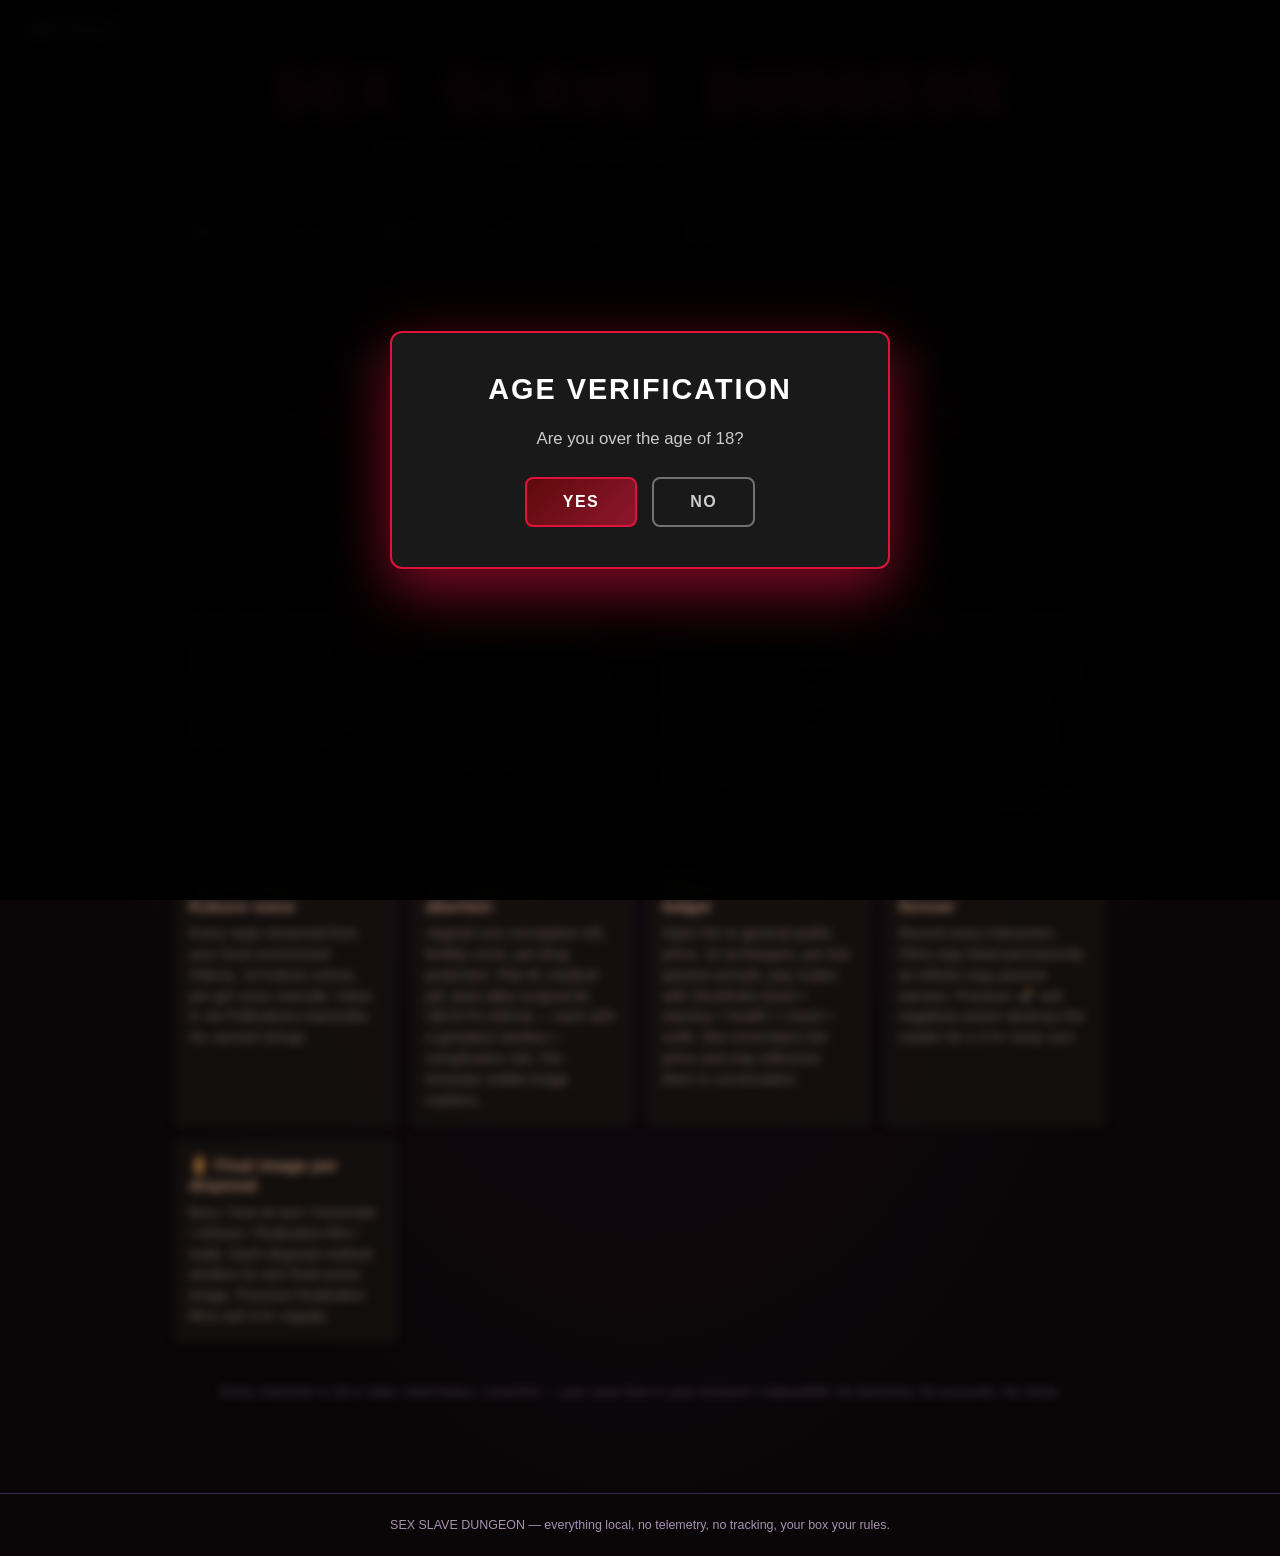
==== commit a7ad23d2: "feat(legal): embed canonical UAL Terms + Privacy + age-gate (offline-capable) BUG.7 — Replaced the i" ====
--- a/index.html
+++ b/index.html
@@ -42,6 +42,9 @@
   <!-- Env injection — optional, gitignored. No failure if absent. -->
   <script src="js/env.local.js" onerror="console.debug('[env] no env.local.js — normal for deploy')"></script>
 
+  <!-- Age verification + legal acceptance gate — first thing that fires. -->
+  <script src="js/ui/age-gate.js"></script>
+
   <!-- Core config + modules. Non-module scripts in load-dependency order. -->
   <script src="js/config.js"></script>
   <script src="js/storage.js"></script>
@@ -236,58 +239,351 @@
     </section>
 
     <!-- ============= TERMS SECTION ============= -->
+    <!-- Canonical Unity AI Lab Terms of Service v1.0 (effective 2026-05-08).
+         Embedded verbatim from https://www.unityailab.com/terms so the game ships
+         self-contained for local play. -->
     <section class="landing-section policy-content" id="terms-section" data-section="terms">
-      <h2>📜 Terms of Use</h2>
-
-      <div class="warn-banner">
-        ⚠ <b>18+ ONLY.</b> This game contains explicit adult content, taboo themes, depictions of non-consensual scenarios, drug use, violence, and other extreme content. By using this software you affirm you are at least 18 years old (or the age of majority in your jurisdiction, whichever is higher).
-      </div>
-
-      <h3>Adult-character-only invariant</h3>
-      <p>Every character generated, depicted, or referenced in SEX SLAVE DUNGEON is an adult age 18 or older. The procedural girl-generator enforces a hard minimum age of 18 at spawn time. No content depicts minors. This invariant is non-negotiable and is enforced in the codebase at multiple layers.</p>
-
-      <h3>Taboo-fiction framing</h3>
-      <p>This is a work of fiction. Depicted scenarios — including kidnapping, captivity, sex slavery, forced pregnancy, drug administration, and violence — are roleplay/simulation only. The software depicts these acts in a fantastical game context; it does not endorse, advocate, or encourage them in reality. Real-world harm to real people is a crime.</p>
-
-      <h3>Jurisdiction + legality</h3>
-      <p>You are solely responsible for verifying that consumption of explicit adult fiction and simulated taboo content is legal in your jurisdiction. The software is provided as-is with no warranty as to legality in your location. If consumption is restricted where you are, close this tab and do not return.</p>
-
-      <h3>No warranty</h3>
-      <p>This software is provided "AS IS" without warranty of any kind, express or implied, including but not limited to the warranties of merchantability, fitness for a particular purpose, and noninfringement.</p>
-
-      <h3>Content-extremity warning</h3>
-      <p>The game's Ollama brain is uncensored and may generate content significantly more extreme than what's described above. If at any point the content disturbs you, exit the tab. You are not obligated to continue.</p>
-
-      <p style="text-align:center;padding:18px 0">
-        <button class="home-cta-secondary" onclick="window.close()">✕ Exit the tab</button>
+      <h2>📜 Terms of Service</h2>
+
+      <p class="small muted">
+        Effective <b>2026-05-08</b> · Version <b>v1.0</b> · Operator <b>Unity AI Lab</b> ·
+        Contact <a href="mailto:contact@unityailab.com">contact@unityailab.com</a> ·
+        Canonical: <a href="https://www.unityailab.com/terms" target="_blank" rel="noopener">unityailab.com/terms ↗</a>
       </p>
+
+      <p><i>The agreement between Unity AI Lab and you. Read it carefully before you continue to access or use the Service. By using the Service you accept every clause that follows and the responsibilities that come with it.</i></p>
+
+      <h3>Contents</h3>
+      <ol>
+        <li><a href="#tos-acceptance">Acceptance of these Terms</a></li>
+        <li><a href="#tos-nature">Nature of the Service</a></li>
+        <li><a href="#tos-eligibility">Eligibility &amp; Age Requirement</a></li>
+        <li><a href="#tos-under18">Notice to Anyone Under 18</a></li>
+        <li><a href="#tos-guardians">Parents &amp; Legal Guardians</a></li>
+        <li><a href="#tos-ai">AI-Generated Content</a></li>
+        <li><a href="#tos-use">Acceptable Use</a></li>
+        <li><a href="#tos-warranty">Disclaimer of Warranties</a></li>
+        <li><a href="#tos-liability">Limitation of Liability</a></li>
+        <li><a href="#tos-indemnify">Indemnification</a></li>
+        <li><a href="#tos-ip">Intellectual Property</a></li>
+        <li><a href="#tos-thirdparty">Third-Party Services &amp; Links</a></li>
+        <li><a href="#tos-termination">Termination</a></li>
+        <li><a href="#tos-changes">Changes to these Terms</a></li>
+        <li><a href="#tos-law">Governing Law, Arbitration &amp; Class-Action Waiver</a></li>
+        <li><a href="#tos-misc">Severability &amp; Miscellaneous</a></li>
+        <li><a href="#tos-contact">Contact</a></li>
+      </ol>
+
+      <h3 id="tos-acceptance">I. Acceptance of these Terms</h3>
+      <p>These Terms of Service (the "Terms") are a binding legal agreement between you ("you" or "User") and Unity AI Lab ("Unity AI Lab," "we," "us," or "our") governing your access to and use of the website located at <a href="https://www.unityailab.com">https://www.unityailab.com</a> and any sub-paths, demos, applications, application programming interfaces, libraries, downloads, and related online services we make available (collectively, the "Service").</p>
+      <p>By accessing the Service, viewing any page on it, registering on the age-verification gate, or interacting with any feature, you confirm that you have read, understood, and agreed to be bound by these Terms and by our Privacy Policy, which is incorporated into these Terms by reference. If you do not agree to any part of these Terms, you must close the page and stop using the Service immediately.</p>
+      <p>You agree that, by using the Service, you assume any and all responsibility for your use of it and for any consequences that arise from that use. Use of the Service is entirely at your own risk and at your own discretion.</p>
+
+      <h3 id="tos-nature">II. Nature of the Service</h3>
+      <p>This website, in its current state, is NOT a generative AI provider. Unity AI Lab does not host, train, fine-tune, or operate any large-language-model or generative-image inference infrastructure. The Service simply uses an external generative AI provider — namely Pollinations (and Pollinations' own upstream providers and infrastructure) — to provide proof-of-concept experimental showcases.</p>
+      <p>The purpose of these showcases is to demonstrate jailbreak, cybersecurity, and generative-AI-security capabilities of Unity AI Lab from a red-team perspective. We aim to show the ability to bypass conventional content-moderation and safety systems, and we are willing to explain how it is done — not only to prove it can be done, but to showcase the skillsets of the engineers behind the project.</p>
+      <p>Accordingly, the Service is best understood as a public research exhibit and educational reference — an artifact for security researchers, AI-safety practitioners, and the technically curious. It is not a commercial product. It is not offered for a fee. It is not marketed as production-grade infrastructure, is not operated under any service-level commitment, and is provided on an experimental basis.</p>
+      <p>Features of the Service may change, regress, break, behave unpredictably, or be removed at any time without notice. AI outputs may be inaccurate, offensive, sexually explicit, violent, false, fabricated, defamatory, or otherwise unsuitable. You should not rely on the Service for any operational, medical, legal, financial, or life-safety purpose.</p>
+
+      <h3 id="tos-eligibility">III. Eligibility &amp; Age Requirement</h3>
+      <p>The Service is intended only for use by individuals who are above the age of consent in their jurisdiction — that is, the age at which a person is considered an adult under the laws of the country, state, province, or territory in which they reside or from which they access the Service.</p>
+      <p>In the United States this generally means eighteen (18) years of age or older. In other jurisdictions the threshold may be higher. You are solely responsible for determining the applicable age of majority in your jurisdiction and for confirming that you meet or exceed it before accessing the Service.</p>
+      <p>Underage or minor use of the Service is not allowed. By using the Service you represent and warrant that you are at least the age of consent in your jurisdiction and that you have the legal capacity to enter into this agreement. If you cannot make these representations truthfully, you are not authorized to access or use the Service and must close the page immediately.</p>
+      <p>The Service may, at its discretion, employ an age-verification gate. Passing that gate does not confirm or guarantee that any specific user is in fact above the age of consent — it is a self-attestation. False attestation is a violation of these Terms and is the sole responsibility of the person making it.</p>
+
+      <h3 id="tos-under18">IV. If you are under 18 — read this in plain English</h3>
+      <div class="warn-banner">PLAIN ENGLISH · NO LEGALESE · <b>THIS SITE IS NOT FOR YOU.</b></div>
+      <p>If you are under the age of 18 — or under the age of an adult in your country, state, or region — please stop using this website right now. We mean it. The site is built for adults. The pages, the chat, and the AI-generated images and text on this site can include explicit, graphic, violent, sexual, or otherwise mature content that is not appropriate for minors and that we don't want you to see.</p>
+      <p>What you should do, in order:</p>
+      <ol>
+        <li>Close this tab or browser window. Don't click around. Just leave.</li>
+        <li>Tell a parent, guardian, or another trusted adult that you ended up on a site that is meant for grown-ups, especially if anything on this site upset, confused, or pressured you.</li>
+        <li>If anyone is hurting you or making you feel unsafe online, talk to a trusted adult or contact a local resource — for example, in the United States you can call or text the Crisis Text Line at 741741, in the UK you can call Childline at 0800 1111, or you can search for the equivalent helpline in your country.</li>
+        <li>Do not lie about your age on this site or anywhere else online. Lying about your age does not make a site safe for you, and it can put you at real risk.</li>
+      </ol>
+      <p>If you stay on the site after reading this notice, you and your parents or legal guardians are responsible for that choice — not Unity AI Lab. We don't want you here, and we're asking you, directly and clearly, to leave.</p>
+      <p>We're not trying to be mean. The internet has a lot of stuff on it that is meant for adults, and we're trying to be honest with you about which kind of site this is so you can make a good choice. Take care of yourself. Go do something fun.</p>
+
+      <h3 id="tos-guardians">V. Parents &amp; Legal Guardians</h3>
+      <p>Any responsibility for minors who reach the Service is, at all times, deferred back to the parent's or guardian's responsibility to keep their children off of the Service. Unity AI Lab is not a substitute for parental supervision, parental controls, or active guardianship of a minor's use of the internet, and we do not undertake any duty to act in a parental or supervisory role.</p>
+      <p>Parents and legal guardians are encouraged to use device-level and network-level parental-control tools, content-filtering software, and age-appropriate browsing supervision to prevent minors from accessing adult-oriented websites including this one. Resources include but are not limited to: operating-system-native parental controls (e.g., Windows Family Safety, macOS Screen Time, iOS Screen Time, Android Family Link), DNS-level filters (e.g., OpenDNS Family Shield, CleanBrowsing), and third-party content-filtering services.</p>
+      <p>If you are a parent or guardian and you believe your child has used the Service, you may contact us at <a href="mailto:contact@unityailab.com">contact@unityailab.com</a> and we will, where reasonable and feasible, take steps to assist — recognizing that we do not maintain user accounts, do not retain user inputs, and do not have a user database from which to remove records (see our Privacy Policy).</p>
+
+      <h3 id="tos-ai">VI. AI-Generated Content</h3>
+      <p>Unity AI Lab and any of its parties are not responsible for anything the AI produces, as far as generated text, audio, or images. Any problem with such functionality is deferred back to the original generative AI providers — Pollinations, and that provider's providers (including the underlying model providers, hosting providers, content-moderation providers, and third-party infrastructure used by Pollinations to serve generations).</p>
+      <p>The Service does not generate content itself. When you interact with a chat, image-generation, voice, or vision feature on the Service, the request is forwarded to Pollinations' infrastructure, which performs the inference on its own systems and returns the result. We relay the result to your browser without modification of the generative output beyond the wrapping necessary to display it on the page.</p>
+      <p>You acknowledge that:</p>
+      <ul>
+        <li>AI outputs may be wrong, harmful, biased, fabricated (so-called "hallucinations"), or factually inaccurate.</li>
+        <li>AI outputs may be sexually explicit, violent, gory, or otherwise mature, including in ways that are surprising or unwelcome.</li>
+        <li>AI outputs may resemble real people, brands, copyrighted works, or trademarks; any such resemblance is generated by an external provider, is not produced or curated by Unity AI Lab, and is not an endorsement, affiliation, or representation of any kind.</li>
+        <li>AI outputs may infringe third-party rights, including intellectual-property and personality rights, depending on the prompt and the provider's model behavior.</li>
+        <li>You are solely responsible for your prompts, for any content you generate or cause to be generated through the Service, and for any subsequent use, distribution, or publication of that content.</li>
+      </ul>
+      <p>To the maximum extent permitted by law, Unity AI Lab disclaims all responsibility, liability, and warranty in respect of the content of AI generations served through the Service. If you have a concern about a specific generation, please raise it with Pollinations directly through their published channels.</p>
+
+      <h3 id="tos-use">VII. Acceptable Use</h3>
+      <p>You agree not to use the Service to do any of the following, and not to attempt or encourage anyone else to do any of the following:</p>
+      <ul>
+        <li>Generate, request, or distribute child sexual abuse material (CSAM) or any content that sexualizes a minor in any way. This is an absolute prohibition with no exceptions.</li>
+        <li>Generate or distribute non-consensual intimate imagery of an identifiable real person, or otherwise create sexual or explicit imagery of an identifiable real person without their documented consent.</li>
+        <li>Generate or distribute content intended to harass, threaten, intimidate, defame, dox, or stalk an identifiable individual or group.</li>
+        <li>Generate operational instructions for the construction, acquisition, or deployment of biological, chemical, radiological, nuclear, or high-yield-explosive weapons, or any other content the dissemination of which is criminal in your jurisdiction.</li>
+        <li>Use the Service to commit fraud, identity theft, market manipulation, or any other unlawful financial activity.</li>
+        <li>Probe, scan, attack, or otherwise compromise the integrity, availability, or confidentiality of the Service, of Pollinations' infrastructure, or of any third-party system reachable from the Service, except where you are conducting authorized security research subject to a separate agreement and applicable law.</li>
+        <li>Impersonate Unity AI Lab, its members, or any other person or entity, or misrepresent your affiliation with any person or entity.</li>
+        <li>Circumvent the age-verification gate, attempt to provide the Service to minors, or assist anyone under the age of consent in their jurisdiction in accessing the Service.</li>
+        <li>Resell, sublicense, or commercially redistribute the Service or any substantial portion of it without our prior written consent.</li>
+        <li>Use the Service in any manner that violates any applicable local, state, national, or international law or regulation.</li>
+      </ul>
+      <p>The educational and red-team character of the Service does not authorize criminal use. The willingness of Unity AI Lab to discuss, document, or demonstrate jailbreak and content-moderation-bypass techniques is for the purpose of advancing the public understanding of generative-AI security; it is not a license to produce illegal content, to victimize identifiable individuals, or to violate the rights of others.</p>
+
+      <h3 id="tos-warranty">VIII. Disclaimer of Warranties</h3>
+      <p>THE SERVICE IS PROVIDED ON AN "AS IS" AND "AS AVAILABLE" BASIS, WITH ALL FAULTS AND WITHOUT WARRANTY OF ANY KIND. TO THE MAXIMUM EXTENT PERMITTED BY APPLICABLE LAW, UNITY AI LAB AND ITS MEMBERS, CONTRIBUTORS, OFFICERS, EMPLOYEES, AGENTS, LICENSORS, AND SUPPLIERS (COLLECTIVELY, THE "UNITY AI LAB PARTIES") DISCLAIM ALL WARRANTIES, EXPRESS, IMPLIED, OR STATUTORY, INCLUDING BUT NOT LIMITED TO IMPLIED WARRANTIES OF MERCHANTABILITY, FITNESS FOR A PARTICULAR PURPOSE, TITLE, NON-INFRINGEMENT, ACCURACY, AND QUIET ENJOYMENT.</p>
+      <p>Without limiting the foregoing, the Unity AI Lab Parties make no warranty that: (a) the Service will meet your requirements or expectations; (b) the Service will be uninterrupted, timely, secure, virus-free, or error-free; (c) any information obtained through the Service will be accurate, current, complete, or reliable; (d) defects in the Service will be corrected; (e) the Service or any server that makes it available is free of harmful components; or (f) AI-generated content delivered through the Service is suitable for any particular purpose, lawful in your jurisdiction, or non-infringing.</p>
+      <p>Some jurisdictions do not allow the exclusion of certain implied warranties; in such jurisdictions the foregoing exclusions apply to the maximum extent permitted by applicable law.</p>
+
+      <h3 id="tos-liability">IX. Limitation of Liability</h3>
+      <p>TO THE MAXIMUM EXTENT PERMITTED BY APPLICABLE LAW, IN NO EVENT SHALL THE UNITY AI LAB PARTIES BE LIABLE TO YOU OR TO ANY THIRD PARTY FOR ANY INDIRECT, INCIDENTAL, SPECIAL, CONSEQUENTIAL, EXEMPLARY, PUNITIVE, OR ENHANCED DAMAGES, INCLUDING BUT NOT LIMITED TO DAMAGES FOR LOST PROFITS, LOST REVENUES, LOST DATA, LOST GOODWILL, BUSINESS INTERRUPTION, EMOTIONAL DISTRESS, REPUTATIONAL HARM, OR ANY OTHER INTANGIBLE LOSS, ARISING OUT OF OR RELATED TO YOUR ACCESS TO OR USE OF, OR YOUR INABILITY TO ACCESS OR USE, THE SERVICE — REGARDLESS OF WHETHER SUCH DAMAGES ARE BASED ON CONTRACT, TORT (INCLUDING NEGLIGENCE), STRICT LIABILITY, STATUTE, OR ANY OTHER LEGAL THEORY, AND REGARDLESS OF WHETHER ANY UNITY AI LAB PARTY HAS BEEN ADVISED OF THE POSSIBILITY OF SUCH DAMAGES.</p>
+      <p>TO THE MAXIMUM EXTENT PERMITTED BY APPLICABLE LAW, THE AGGREGATE LIABILITY OF THE UNITY AI LAB PARTIES TO YOU FOR ALL CLAIMS ARISING OUT OF OR RELATED TO THE SERVICE OR THESE TERMS SHALL NOT EXCEED THE GREATER OF (A) THE TOTAL AMOUNT YOU HAVE PAID TO UNITY AI LAB IN DIRECT CONSIDERATION FOR THE SERVICE IN THE TWELVE (12) MONTHS PRECEDING THE EVENT GIVING RISE TO THE CLAIM, OR (B) ONE HUNDRED UNITED STATES DOLLARS (USD $100.00). YOU ACKNOWLEDGE THAT THE SERVICE IS PROVIDED FREE OF CHARGE AND THAT, ABSENT THESE LIMITATIONS, UNITY AI LAB COULD NOT REASONABLY OFFER THE SERVICE.</p>
+      <p>The limitations in this Section IX apply even if any limited remedy set out in these Terms fails of its essential purpose. Some jurisdictions do not allow the exclusion or limitation of incidental or consequential damages; in such jurisdictions the foregoing limitations apply to the maximum extent permitted by applicable law.</p>
+
+      <h3 id="tos-indemnify">X. Indemnification</h3>
+      <p>You agree to defend, indemnify, and hold harmless the Unity AI Lab Parties from and against any and all claims, demands, actions, proceedings, losses, liabilities, damages, judgments, awards, costs, and expenses (including reasonable attorneys' fees) arising out of or related to: (a) your access to or use of the Service; (b) your violation of these Terms; (c) your violation of any law or regulation; (d) your violation of any rights of any third party, including intellectual-property, privacy, publicity, or contractual rights; (e) any content you submit, transmit, generate, or cause to be generated through the Service; or (f) any false representation or warranty made by you under these Terms, including any false attestation of age.</p>
+      <p>We reserve the right, at our own expense and at our sole discretion, to assume the exclusive defense and control of any matter otherwise subject to indemnification by you, in which case you agree to cooperate with our defense of that matter. You will not settle any claim subject to indemnification under this section without our prior written consent if the settlement would impose any obligation or admission of liability on any Unity AI Lab Party.</p>
+
+      <h3 id="tos-ip">XI. Intellectual Property</h3>
+      <h4>Our materials</h4>
+      <p>The Service, including its source code, design, layout, brand elements (such as the "UNITYAILAB" wordmark and the gothic-V-D visual system), original prose, original libraries (PolliLibJS and PolliLibPy), and original documentation, is the property of Unity AI Lab or its contributors and is protected by copyright, trademark, and other intellectual-property laws. Where source code is published under an open-source license, that license governs your rights in that code; the open-source license does not extend to brand elements, copy, or content not covered by the license. Nothing in these Terms grants you any right in any Unity AI Lab trademark, service mark, or trade dress without our prior written consent.</p>
+      <h4>Third-party materials</h4>
+      <p>The Service relies on, links to, or embeds materials and services owned by third parties — including but not limited to Pollinations, Pollinations' upstream model and infrastructure providers, font foundries (Trajan Pro, Cormorant Garamond, Inter, JetBrains Mono), icon libraries (Font Awesome), front-end libraries (React, Bootstrap, AOS), the GitHub Pages hosting platform, and the visitor-counter service at abacus.jasoncameron.dev. All trademarks, logos, and brand elements of those third parties are the property of their respective owners. Unity AI Lab is not affiliated with Unity Technologies; the "Unity" in "Unity AI Lab" refers to a separate brand.</p>
+      <h4>AI-generated outputs</h4>
+      <p>Ownership and license rights in AI-generated outputs depend on the model provider, the jurisdiction, and the specific facts of the generation. Unity AI Lab does not assert ownership over the outputs you cause to be generated through the Service and makes no representation about who, if anyone, owns or holds rights in those outputs. You are responsible for understanding the licensing terms of Pollinations and any upstream provider, and for verifying that your use of any output is lawful.</p>
+      <h4>Your prompts and submissions</h4>
+      <p>As described in our Privacy Policy, the Service does not maintain a server-side store of your prompts, conversation history, or generated outputs. To the extent that any prompt or submission you provide is transmitted to Pollinations, you grant the rights necessary for Pollinations and its upstream providers to process that prompt and return a response, in accordance with their respective terms.</p>
+
+      <h3 id="tos-thirdparty">XII. Third-Party Services &amp; Links</h3>
+      <p>The Service depends on, links to, or interoperates with services operated by third parties. These include but are not limited to:</p>
+      <ul>
+        <li><b>Pollinations</b> — the generative AI provider that performs all model inference on behalf of the Service. Their terms of service, privacy practices, and content policies govern your use of those generations. See pollinations.ai.</li>
+        <li><b>Pollinations' upstream providers</b> — Pollinations relies on its own model providers, hosting providers, and content-moderation providers, each governed by their own terms.</li>
+        <li><b>GitHub Pages</b> — the static-site hosting platform that serves this Service's pages. See GitHub's site policies.</li>
+        <li><b>abacus.jasoncameron.dev</b> — a third-party stateless visitor-counter service used to display an aggregate visitor count on certain pages.</li>
+        <li><b>CDN-hosted libraries</b> — including unpkg.com (React, Babel) and Google Fonts.</li>
+      </ul>
+      <p>Unity AI Lab does not endorse, control, or assume responsibility for the practices, content, terms, or availability of these third-party services. Your use of any third-party service through or from the Service is at your own risk and is governed by that third party's terms.</p>
+
+      <h3 id="tos-termination">XIII. Termination</h3>
+      <p>We may suspend, restrict, or terminate your access to the Service at any time, with or without notice, with or without cause, and at our sole discretion. Because the Service does not maintain user accounts, termination ordinarily takes the form of IP-level or network-level blocking, removal of features, or shutdown of the Service in whole or in part.</p>
+      <p>You may terminate your relationship with Unity AI Lab at any time by ceasing to use the Service.</p>
+      <p>Sections concerning the Nature of the Service, AI-Generated Content, Disclaimers, Limitation of Liability, Indemnification, Intellectual Property, Governing Law, and any other provisions that by their nature should survive termination will survive termination of these Terms.</p>
+
+      <h3 id="tos-changes">XIV. Changes to these Terms</h3>
+      <p>We may revise these Terms at any time. When we do, we will update the "Effective" date at the top of this page and, where the change is material, we will mark the revision in the version history. We may also, at our discretion, post a notice on the Service for a period after a material change.</p>
+      <p>Your continued use of the Service after the Effective date of a revision constitutes your acceptance of the revised Terms. If you do not agree to the revision, your sole remedy is to stop using the Service.</p>
+
+      <h3 id="tos-law">XV. Governing Law, Arbitration &amp; Class-Action Waiver</h3>
+      <h4>Governing law</h4>
+      <p>These Terms and any dispute arising out of or related to them or the Service are governed by the laws of the State of Delaware, United States, without regard to its conflict-of-laws rules, and by applicable United States federal law, including the Federal Arbitration Act. Delaware is selected as a neutral and well-developed forum for online-services agreements; the parties to these Terms reside in multiple U.S. states, and Delaware is not selected to favor any particular party.</p>
+      <h4>Informal resolution</h4>
+      <p>Before initiating any formal proceeding, you agree to first contact us at <a href="mailto:contact@unityailab.com">contact@unityailab.com</a> and provide a description of your dispute, the relief you seek, and any supporting facts. We will attempt to resolve the dispute informally for at least sixty (60) days before either party may initiate arbitration.</p>
+      <h4>Binding arbitration</h4>
+      <p>If informal resolution fails, you and Unity AI Lab agree that any dispute, controversy, or claim arising out of or related to these Terms or the Service, including the validity, scope, or enforceability of this arbitration clause, shall be resolved by final and binding arbitration administered by the American Arbitration Association ("AAA") under its Consumer Arbitration Rules then in effect. The arbitration shall be conducted by a single arbitrator. The seat of arbitration shall be Wilmington, Delaware, United States, although the arbitrator may permit remote appearances. The arbitrator may award only the relief that a court could award and is bound by the limitations on liability set out in Section IX. Judgment on the award may be entered in any court of competent jurisdiction.</p>
+      <h4>Class-action waiver</h4>
+      <p>You and Unity AI Lab agree that any dispute will be resolved on an individual basis only. You waive any right to participate in a class action, mass action, collective action, or representative action against Unity AI Lab, and the arbitrator may not consolidate more than one person's claims or preside over any form of representative or class proceeding. If this class-action waiver is found unenforceable, the entire arbitration clause shall be null and void as to the affected dispute, but the remainder of these Terms shall remain in effect.</p>
+      <h4>Small-claims carve-out</h4>
+      <p>Either party may bring an individual action in small-claims court for disputes that fall within that court's jurisdiction, in lieu of arbitration.</p>
+      <h4>Thirty-day opt-out</h4>
+      <p>You may opt out of this arbitration agreement and class-action waiver by sending a written notice of opt-out to <a href="mailto:contact@unityailab.com">contact@unityailab.com</a> within thirty (30) days of the date you first accept these Terms. The notice must include your name, the date you first used the Service, and a clear statement that you wish to opt out. Opting out does not affect any other provision of these Terms.</p>
+      <h4>Forum and jurisdiction (residual)</h4>
+      <p>To the extent any dispute is not subject to arbitration, the parties submit to the exclusive jurisdiction of the state and federal courts located in New Castle County, Delaware, and waive any objection based on inconvenient forum.</p>
+
+      <h3 id="tos-misc">XVI. Severability &amp; Miscellaneous</h3>
+      <p><b>Severability.</b> If any provision of these Terms is found unenforceable by a court of competent jurisdiction or by an arbitrator, that provision shall be enforced to the maximum extent permitted and the remaining provisions shall remain in full force and effect.</p>
+      <p><b>No waiver.</b> Our failure to enforce any provision of these Terms is not a waiver of that provision or of our right to enforce it on a later occasion.</p>
+      <p><b>Entire agreement.</b> These Terms, together with the Privacy Policy and any other notices we publish on the Service, constitute the entire agreement between you and Unity AI Lab regarding the Service and supersede any prior or contemporaneous agreements between you and us regarding the Service.</p>
+      <p><b>Assignment.</b> You may not assign or transfer these Terms, by operation of law or otherwise, without our prior written consent. We may assign these Terms freely, including to any successor in interest, affiliate, or acquirer.</p>
+      <p><b>No agency.</b> Nothing in these Terms creates an agency, partnership, joint venture, or employment relationship between you and Unity AI Lab.</p>
+      <p><b>Force majeure.</b> Unity AI Lab is not liable for any failure or delay in performance caused by circumstances beyond its reasonable control, including acts of nature, denial-of-service attacks, third-party-provider outages (including outages of Pollinations or its upstream providers), governmental action, or changes in applicable law.</p>
+      <p><b>Headings.</b> Section headings in these Terms are for convenience only and have no legal or contractual effect.</p>
+      <p><b>Language.</b> The controlling language of these Terms is English. Any translation is provided for convenience and does not modify the English text.</p>
+
+      <h3 id="tos-contact">XVII. Contact</h3>
+      <p>For questions about these Terms, to provide notice under any provision (including the thirty-day opt-out from arbitration), or to report a concern about content or conduct on the Service, contact us at:</p>
+      <p>Unity AI Lab<br>
+        Email: <a href="mailto:contact@unityailab.com">contact@unityailab.com</a><br>
+        Web: <a href="https://www.unityailab.com">https://www.unityailab.com</a></p>
+      <p>We are an unincorporated hobby project operated by a small group of engineers across multiple U.S. states. We do not maintain a telephone, postal, or in-person contact channel. Email is the authoritative contact mechanism for all legal notices.</p>
+
+      <p class="small muted" style="text-align:center;padding:18px 0">END OF FILE · CODEX 03 · TERMS · UNITY · AI · LAB · V2026.05</p>
     </section>
 
     <!-- ============= PRIVACY SECTION ============= -->
+    <!-- Canonical Unity AI Lab Privacy Policy v1.0 (effective 2026-05-08).
+         Embedded verbatim from https://www.unityailab.com/privacy. -->
     <section class="landing-section policy-content" id="privacy-section" data-section="privacy">
       <h2>🔒 Privacy Policy</h2>
 
-      <h3>What stays on your device</h3>
-      <p>Everything. The entire game state — save data, captive profiles, generated content, films, propositioner ledgers, john encounters, dungeon configurations, settings — lives in your browser's <b>IndexedDB</b>. Nothing about your gameplay is transmitted anywhere. No accounts, no logins, no telemetry.</p>
-
-      <h3>What calls out (and only with your consent)</h3>
-      <ul>
-        <li><b>Your local Ollama at localhost:11434</b> — only reachable from your own machine. Powers the girls' dialogue. You install + run it yourself; the game just sends HTTP requests to your local instance.</li>
-        <li><b>Pollinations API (optional)</b> — only fires if you provide your own API key. Images generated via your key; bandwidth + rate limits are your account's. If you don't provide a key, the game falls back to free Pollinations endpoints (still on your IP).</li>
-        <li><b>Kokoro model weights</b> — downloaded once from a public CDN on first visit, then cached in browser IDB for all future sessions. No telemetry around download.</li>
-      </ul>
-
-      <h3>No telemetry, no analytics</h3>
-      <p>This site ships zero tracking. No Google Analytics, no Sentry, no mixpanel, no plausible, no nothing. The page-load HTTP request to wherever you're loading the static site from is the only network event we have any visibility into — and that's hosting-platform-level, not us.</p>
-
-      <h3>Save export / import</h3>
-      <p>You own your save. In-game Settings → Save Slots lets you export your full save as a JSON blob and import it back later, on the same machine or a different one. Factory-reset wipes everything from IndexedDB.</p>
-
-      <h3>No cookies for tracking</h3>
-      <p>The game uses <b>localStorage</b> for a handful of UI preferences (voice toggle, last-used Ollama model, last-used Pollinations key). None of these leave your machine.</p>
-
-      <h3>Adult content</h3>
-      <p>Generated dialogue, images, and films are produced on your own machine (Ollama) or via your own Pollinations key. Generated content is your responsibility — keep it private to your machine; do not share generated content where it would constitute illegal distribution in your jurisdiction.</p>
+      <p class="small muted">
+        Effective <b>2026-05-08</b> · Version <b>v1.0</b> · Operator <b>Unity AI Lab</b> ·
+        Contact <a href="mailto:contact@unityailab.com">contact@unityailab.com</a> ·
+        Canonical: <a href="https://www.unityailab.com/privacy" target="_blank" rel="noopener">unityailab.com/privacy ↗</a>
+      </p>
+
+      <p><i>What we collect, what we don't, and what happens to the prompts and outputs you exchange with the AI. The short version is: we store almost nothing on our side, but anything you send leaves your browser. The long version follows.</i></p>
+
+      <h3>Contents</h3>
+      <ol>
+        <li><a href="#pp-scope">Scope &amp; Acceptance</a></li>
+        <li><a href="#pp-glance">At a Glance</a></li>
+        <li><a href="#pp-who">Who We Are</a></li>
+        <li><a href="#pp-not">What We Do Not Collect</a></li>
+        <li><a href="#pp-local">Local Browser Storage</a></li>
+        <li><a href="#pp-counter">Visitor Counter</a></li>
+        <li><a href="#pp-ai">AI Generations &amp; Pollinations</a></li>
+        <li><a href="#pp-cookies">Cookies &amp; Similar Technologies</a></li>
+        <li><a href="#pp-hosting">Hosting &amp; Server Access Logs</a></li>
+        <li><a href="#pp-children">Children's Privacy</a></li>
+        <li><a href="#pp-under18">Notice to Anyone Under 18</a></li>
+        <li><a href="#pp-rights">Your Rights Under GDPR &amp; CCPA</a></li>
+        <li><a href="#pp-security">Security</a></li>
+        <li><a href="#pp-transfers">International Data Transfers</a></li>
+        <li><a href="#pp-retention">Retention</a></li>
+        <li><a href="#pp-changes">Changes to this Policy</a></li>
+        <li><a href="#pp-contact">Contact</a></li>
+      </ol>
+
+      <h3 id="pp-scope">I. Scope &amp; Acceptance</h3>
+      <p>This Privacy Policy (the "Policy") describes how Unity AI Lab ("Unity AI Lab," "we," "us," or "our") collects, uses, discloses, and otherwise handles information in connection with the website at <a href="https://www.unityailab.com">https://www.unityailab.com</a> and the related demos, applications, libraries, and downloads (collectively, the "Service"). It is part of and is incorporated into our Terms of Service; capitalized terms not defined here have the meanings given to them in the Terms of Service.</p>
+      <p>By using the Service, you confirm that you have read this Policy and consent to the practices it describes. If you do not consent, you must close the page and stop using the Service.</p>
+
+      <h3 id="pp-glance">II. At a Glance</h3>
+      <p>The honest one-screen version, so you do not have to read the whole document to get the gist:</p>
+      <ul>
+        <li>We do not maintain a server-side database of users. There is no account system, no profile, and no copy of your conversations on our servers.</li>
+        <li>We do not store the prompts you send or the AI responses you receive. Generative AI responses are not stored by us. The exchange happens between your browser and the generative AI provider; we just relay it.</li>
+        <li>The AI work is performed by Pollinations, a third-party generative AI provider. Your prompts leave your browser and travel to Pollinations and Pollinations' upstream providers. It is up to Pollinations for how the data is handled, in accordance with their terms — and they themselves do not store data either, but you should review their policies directly.</li>
+        <li>Your chat history, settings, and age-verification flags are kept in your own browser's localStorage. They never leave your device unless you explicitly export them. If you clear your browser data, they are gone.</li>
+        <li>We do not use cookies, advertising trackers, analytics pixels, fingerprinting, or third-party retargeting.</li>
+        <li>We use a third-party stateless visitor counter (abacus.jasoncameron.dev) to display an aggregate visit number on the home page. It returns a number; it does not return personal data.</li>
+        <li>The Service is hosted on GitHub Pages, which keeps standard server access logs of its own as part of operating the platform.</li>
+        <li>The Service is for adults. Minors should not use it; see the under-18 notice below.</li>
+      </ul>
+
+      <h3 id="pp-who">III. Who We Are</h3>
+      <p>Unity AI Lab is an unincorporated hobby project operated by a small group of engineers across multiple U.S. states. The Service is not a commercial product, is provided free of charge, and exists primarily as a public proof-of-concept showcase of generative-AI security and jailbreak research from a red-team perspective. The Service is not a generative AI provider; the underlying model inference is performed by Pollinations and its upstream providers.</p>
+      <p>For the purposes of data-protection laws that recognize the concept, Unity AI Lab is the "controller" with respect to the limited information described in Sections V, VI, and IX of this Policy. Pollinations is a separate controller (or processor, depending on the legal framing) with respect to the prompts and AI generations described in Section VII.</p>
+
+      <h3 id="pp-not">IV. What We Do Not Collect</h3>
+      <p>It is shorter to start with what we do not collect, because the list of things we do collect is small:</p>
+      <ul>
+        <li>We do not require, ask for, or store your name, email address, phone number, postal address, government identifier, payment-card information, or any other directly identifying personal data, except where you voluntarily send us an email at the address provided in this Policy.</li>
+        <li>We do not run a user-account system. There is no sign-up, no profile, and no user database on our side.</li>
+        <li>We do not store the content of your chat conversations on our servers. Your prompts and the AI responses are never written to a Unity AI Lab database.</li>
+        <li>We do not store generated images, audio, or video on our servers. Generations are produced by Pollinations on demand and streamed or linked directly to your browser.</li>
+        <li>We do not use cookies set by Unity AI Lab. We do not use cookies for analytics, advertising, or tracking. (Third-party services we link to or embed may use their own cookies on their own domains; see Section VIII.)</li>
+        <li>We do not use Google Analytics, Meta Pixel, TikTok Pixel, or any other advertising or behavioral analytics trackers.</li>
+        <li>We do not fingerprint your browser or device.</li>
+        <li>We do not sell, rent, license, or share personal data with data brokers, advertisers, or any third party for marketing purposes — and we have nothing to sell, rent, or share even if we wanted to.</li>
+      </ul>
+
+      <h3 id="pp-local">V. Local Browser Storage</h3>
+      <p>The Service uses your own browser's localStorage and sessionStorage to remember things between page loads on your device. These values stay on your device and are not transmitted to Unity AI Lab's servers. The Service may store, among other items:</p>
+      <ul>
+        <li><b>Chat history</b> — messages you have exchanged with the AI demo or app demos, so that refreshing the page does not wipe your conversation.</li>
+        <li><b>Settings</b> — model preferences, voice settings, theme choices, and similar non-identifying configuration.</li>
+        <li><b>Age-verification flags</b> — a small set of localStorage entries used to remember that you have passed the age gate so you do not have to repeat it on every page (these flags include keys such as button18, birthdate, and a randomized site flag). Passing the gate is a self-attestation; it does not record an identity.</li>
+        <li><b>Visitor-counter state</b> — a session-scoped flag that prevents counting the same browser session more than once.</li>
+      </ul>
+      <p>You can clear localStorage at any time through your browser's settings. Doing so will erase your chat history, your saved settings, and the age-verification flags on this device. The Service does not maintain a server-side copy from which the data could be recovered.</p>
+
+      <h3 id="pp-counter">VI. Visitor Counter</h3>
+      <p>The Service displays an aggregate visitor counter on certain pages. This counter is provided by a third-party stateless service operated by an independent developer at abacus.jasoncameron.dev. When your browser loads a page that displays the counter, it makes an HTTP request to that service for the current count (and, once per browser session, increments it by one).</p>
+      <p>The counter is stateless and aggregate. It returns a number; it does not return personal data and does not link visits across sessions. Like any HTTP request, the request to the counter service necessarily includes your IP address and browser User-Agent string at the network level — Unity AI Lab does not see, log, or store these values, but the third-party counter service may do so as part of operating its service. Unity AI Lab does not control, audit, or determine the retention practices of the third-party counter service. If you would prefer that no such request leave your browser, you can block requests to abacus.jasoncameron.dev with browser extensions or DNS-level filters.</p>
+
+      <h3 id="pp-ai">VII. AI Generations &amp; Pollinations</h3>
+      <p>Any generative AI responses are not stored by us. When you interact with a chat, image, voice, or vision feature on the Service, the request is forwarded — through a Cloudflare Worker proxy we operate — to Pollinations (pollinations.ai), which performs the inference on its own systems and returns the response. We relay the response to your browser.</p>
+      <p>The Cloudflare Worker proxy exists for two reasons: first, to keep the upstream API token off the client (so it cannot be extracted by any user of the Service); and second, to attach the moderation-routing parameters required by Pollinations and its upstream providers. The Worker does not write the prompts or responses to durable storage; it forwards them and discards. Cloudflare, as the operator of the Worker runtime, applies its own platform-level logging and security measures, governed by Cloudflare's privacy practices.</p>
+      <p>The data exchange with the AI is therefore subject to the terms of Pollinations, which themselves do not store data either; however, it is up to Pollinations for how the data is handled. Pollinations relies on its own model providers, hosting providers, and content-moderation providers (which may include providers operating on the Microsoft Azure OpenAI Service, among others). Each of those upstream providers has its own privacy policy and data-handling practices that may apply to the prompts and outputs that pass through their systems. Unity AI Lab is not in privity with those upstream providers and does not control, audit, or determine their data retention.</p>
+      <p>Practical consequences:</p>
+      <ul>
+        <li>You should not enter into the Service any information you would not be comfortable sending to a third-party AI provider whose retention and training practices you have not personally reviewed.</li>
+        <li>You should not enter the personal data of identifiable third parties into the Service.</li>
+        <li>You should not enter any information that is subject to confidentiality, attorney-client privilege, HIPAA, FERPA, GLBA, PCI-DSS, or similar regulated-data protections.</li>
+        <li>You should review Pollinations' published privacy practices directly at pollinations.ai and the practices of the underlying model providers if and when they are disclosed.</li>
+      </ul>
+
+      <h3 id="pp-cookies">VIII. Cookies &amp; Similar Technologies</h3>
+      <p>Unity AI Lab does not set cookies for analytics, advertising, or behavioral tracking. The Service uses localStorage and sessionStorage (described in Section V) for functional state on your device only. We do not consider these cookies for the purposes of laws that require a cookie banner, but their use is disclosed in this Policy for full transparency.</p>
+      <p>Third-party services that the Service depends on or links to — including font and library CDNs (Google Fonts, unpkg.com), the visitor-counter service, GitHub Pages, and any external link you choose to follow — may set their own cookies on their own domains when your browser contacts them. Those cookies are governed by the privacy policies of those third parties and are outside Unity AI Lab's control.</p>
+
+      <h3 id="pp-hosting">IX. Hosting &amp; Server Access Logs</h3>
+      <p>The Service's static pages are served from GitHub Pages, which is operated by GitHub, Inc. (github.com/site-policy). As a normal incident of operating any web hosting platform, GitHub may log standard server access information when your browser requests pages — including IP address, request URL, timestamp, User-Agent, and referrer. Unity AI Lab does not have direct read-access to those logs; they are governed by GitHub's privacy and security policies.</p>
+      <p>The Cloudflare Worker proxy described in Section VII is operated on Cloudflare's infrastructure and is governed by Cloudflare's privacy and security practices. Cloudflare may log standard request metadata at the platform level.</p>
+
+      <h3 id="pp-children">X. Children's Privacy</h3>
+      <p>The Service is not directed to and is not intended for use by children. The Service is restricted to individuals above the age of consent in their jurisdiction (the age at which a person is considered an adult under applicable law). For users in the United States this generally means individuals who are eighteen (18) years of age or older; in some jurisdictions the threshold is higher.</p>
+      <p>We do not knowingly collect personal data from children. We do not run a user-account system, do not store user-submitted content server-side, and do not maintain a database of users — child or otherwise. If we become aware that a person under the applicable age of consent has nevertheless provided personal data through any channel under our control (such as the contact email), we will delete that data promptly.</p>
+      <p>If you are a parent or legal guardian and you believe a minor in your care has used the Service, please contact us at <a href="mailto:contact@unityailab.com">contact@unityailab.com</a> and we will, where reasonable and feasible, take steps to assist — recognizing the architectural limits described in Section IV (we do not store conversations and do not maintain user records that could be deleted).</p>
+      <p>Any responsibility for minors who reach the Service is, at all times, deferred back to the parent's or guardian's responsibility to keep their children off of the Service.</p>
+
+      <h3 id="pp-under18">XI. If you are under 18 — read this in plain English</h3>
+      <div class="warn-banner">PLAIN ENGLISH · NO LEGALESE · <b>THIS SITE IS NOT FOR YOU.</b></div>
+      <p>If you are under the age of 18 — or under the age of an adult in your country, state, or region — please stop using this website right now. We mean it. The site is built for adults, and the chat, images, and text on it can include explicit, graphic, violent, sexual, or otherwise mature content that we don't want you to see.</p>
+      <p>On the privacy side specifically: even though we don't keep a list of who you are or what you typed, the things you type are sent to a third-party AI provider (Pollinations) and to the providers they use. We can't tell those companies to forget about you, because we don't even know who you are. So your best move is to not send anything from this site at all.</p>
+      <p>What you should do, in order:</p>
+      <ol>
+        <li>Close this tab or browser window. Don't click around. Just leave.</li>
+        <li>Tell a parent, guardian, or another trusted adult that you ended up on a site that is meant for grown-ups, especially if anything on this site upset, confused, or pressured you.</li>
+        <li>If anyone is hurting you or making you feel unsafe online, talk to a trusted adult or contact a local resource — for example, in the United States you can call or text the Crisis Text Line at 741741, in the UK you can call Childline at 0800 1111, or you can search for the equivalent helpline in your country.</li>
+        <li>Do not give your real name, address, school, phone number, or photos to any AI chat — on this site or anywhere else.</li>
+      </ol>
+      <p>If you stay on the site after reading this notice, you and your parents or legal guardians are responsible for that choice — not Unity AI Lab. We don't want you here, and we're asking you, directly and clearly, to leave.</p>
+
+      <h3 id="pp-rights">XII. Your Rights Under GDPR &amp; CCPA</h3>
+      <p>Depending on where you live, you may have rights under the European Union General Data Protection Regulation (GDPR), the United Kingdom GDPR, the California Consumer Privacy Act / California Privacy Rights Act (CCPA/CPRA), or other regional data-protection laws. The architecture of the Service substantially limits the practical application of those rights as against Unity AI Lab, because we do not maintain a server-side store of personal data — but we honor them to the extent they apply.</p>
+      <h4>Your rights, generally</h4>
+      <ul>
+        <li><b>Right to know / right of access</b> — to ask whether we hold personal data about you and to receive a copy. In practice, the answer for the overwhelming majority of users is: we hold no such data.</li>
+        <li><b>Right to correction</b> — to ask us to correct inaccurate personal data we hold about you, where we hold any.</li>
+        <li><b>Right to deletion / right to be forgotten</b> — to ask us to delete personal data we hold about you. Most data referenced on the Service lives in your own browser (localStorage) and is yours to delete via your browser settings; we do not have it on a server.</li>
+        <li><b>Right to data portability</b> — to receive a copy of your data in a portable format. Where the only data is in your browser's localStorage, you already have direct access to it.</li>
+        <li><b>Right to object / right to restrict processing</b> — to ask us to stop or limit certain processing.</li>
+        <li><b>Right not to be discriminated against</b> — for exercising your rights under CCPA/CPRA.</li>
+        <li><b>Right to lodge a complaint</b> — with your local data-protection authority (DPA) under GDPR.</li>
+      </ul>
+      <h4>How to exercise your rights</h4>
+      <p>To exercise any of these rights, contact <a href="mailto:contact@unityailab.com">contact@unityailab.com</a> with a clear description of the request. We will respond within the timeframe required by applicable law (generally one month under GDPR, forty-five days under CCPA/CPRA, with possible extensions where permitted). We may need to verify your identity before actioning a request that involves the disclosure or deletion of personal data; the practical limit on this is that we usually have no personal data to verify against.</p>
+      <h4>Sales / sharing (CCPA/CPRA)</h4>
+      <p>We do not sell or share personal data as those terms are defined under the CCPA/CPRA, and we do not have a "Do Not Sell or Share My Personal Information" link on the Service because we have nothing to sell or share.</p>
+      <h4>Authorized agents</h4>
+      <p>You may use an authorized agent to exercise your rights under applicable law. We may require proof of the agent's authority before acting on a request submitted by an agent.</p>
+
+      <h3 id="pp-security">XIII. Security</h3>
+      <p>Unity AI Lab uses commercially reasonable security practices for a static website hosted on GitHub Pages and an associated Cloudflare Worker proxy: HTTPS for all traffic, server-side storage of upstream API tokens (so they are never exposed to the browser), no client-side credentials, no user-account database to compromise, and no server-side store of conversations. Notwithstanding these practices, no method of transmission over the internet or method of electronic storage is one-hundred-percent secure, and we cannot guarantee absolute security.</p>
+
+      <h3 id="pp-transfers">XIV. International Data Transfers</h3>
+      <p>The Service is hosted on infrastructure located primarily in the United States (GitHub Pages, Cloudflare). Pollinations and its upstream providers operate their own infrastructure in jurisdictions determined by them. By using the Service from outside the United States or outside the location of any upstream provider, you understand and agree that your prompts and any associated request metadata may be transferred to and processed in the United States and other jurisdictions whose data-protection laws may differ from those of your home jurisdiction. To the extent any such transfer is subject to data-protection law, we rely on the lawful-transfer mechanisms made available by the relevant providers (such as the European Commission's Standard Contractual Clauses, where applicable to those providers' own arrangements with their customers). Unity AI Lab itself does not maintain a separate cross-border-transfer mechanism because we do not maintain a server-side store of user data.</p>
+
+      <h3 id="pp-retention">XV. Retention</h3>
+      <p>Because Unity AI Lab does not maintain a server-side store of user data, retention on our side is limited to:</p>
+      <ul>
+        <li><b>Your localStorage entries</b> — retained on your device until you clear them through your browser settings. We do not have a copy.</li>
+        <li><b>Email correspondence</b> — emails you send to <a href="mailto:contact@unityailab.com">contact@unityailab.com</a> are retained in our email inbox for as long as is reasonably necessary to address the inquiry, and then either deleted or archived in line with normal email-management practices.</li>
+      </ul>
+      <p>Third-party providers — including GitHub Pages, Cloudflare, Pollinations, the upstream model providers, the visitor counter service, and the font / library CDNs — apply their own retention policies to any logs or metadata they collect, which are outside our control.</p>
+
+      <h3 id="pp-changes">XVI. Changes to this Policy</h3>
+      <p>We may revise this Policy from time to time. When we do, we will update the "Effective" date at the top of this page and, for material changes, we will mark the revision in the version history. Your continued use of the Service after the Effective date of a revision constitutes your acceptance of the revised Policy. If you do not agree to a revision, your sole remedy is to stop using the Service and, if you wish, to clear the localStorage entries described in Section V.</p>
+
+      <h3 id="pp-contact">XVII. Contact</h3>
+      <p>For questions about this Policy, to exercise any data-protection right, or to raise a privacy-related concern, contact us at:</p>
+      <p>Unity AI Lab<br>
+        Email: <a href="mailto:contact@unityailab.com">contact@unityailab.com</a><br>
+        Web: <a href="https://www.unityailab.com">https://www.unityailab.com</a></p>
+      <p>Email is the authoritative contact mechanism for all privacy notices. Please use a clear subject line such as "Privacy request — access" or "Privacy request — deletion" to help us route your request quickly.</p>
+
+      <p class="small muted" style="text-align:center;padding:18px 0">END OF FILE · CODEX 04 · PRIVACY · UNITY · AI · LAB · V2026.05</p>
     </section>
 
     <!-- ============= SETTINGS SECTION ============= -->
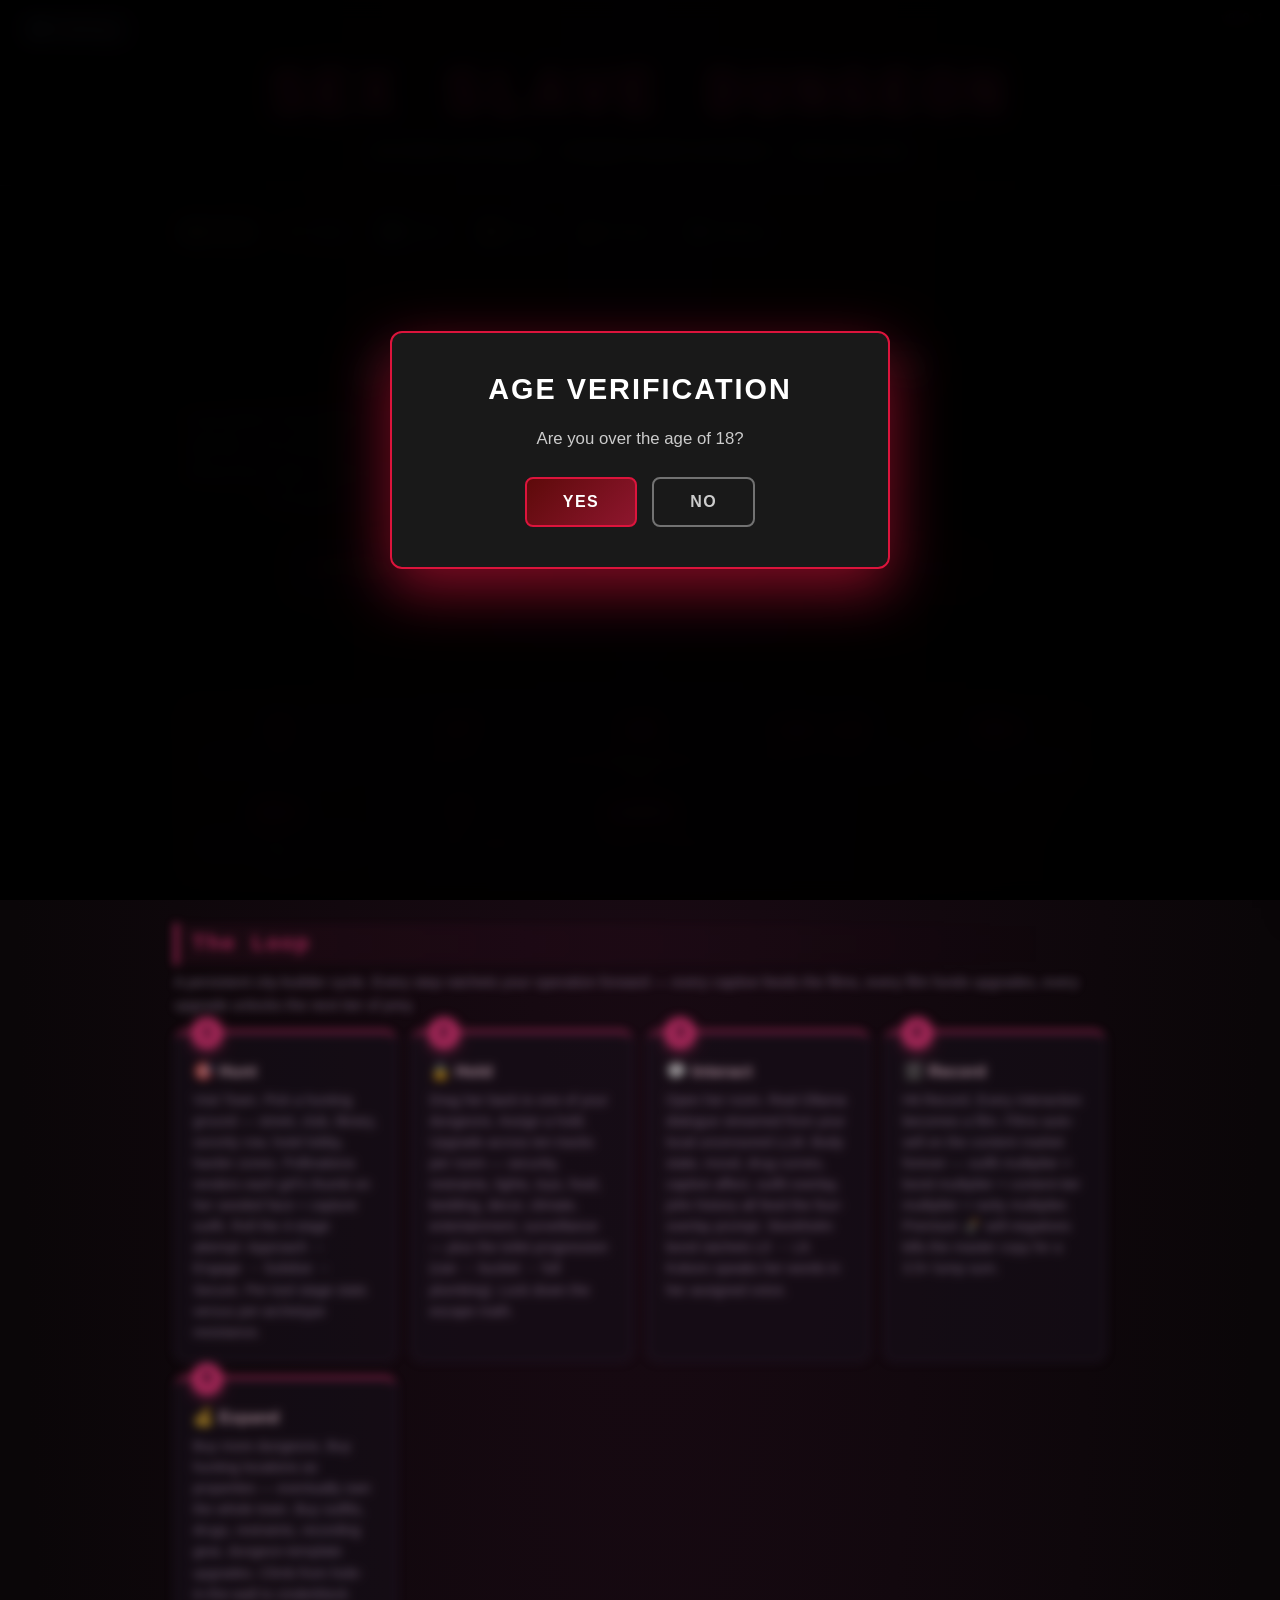
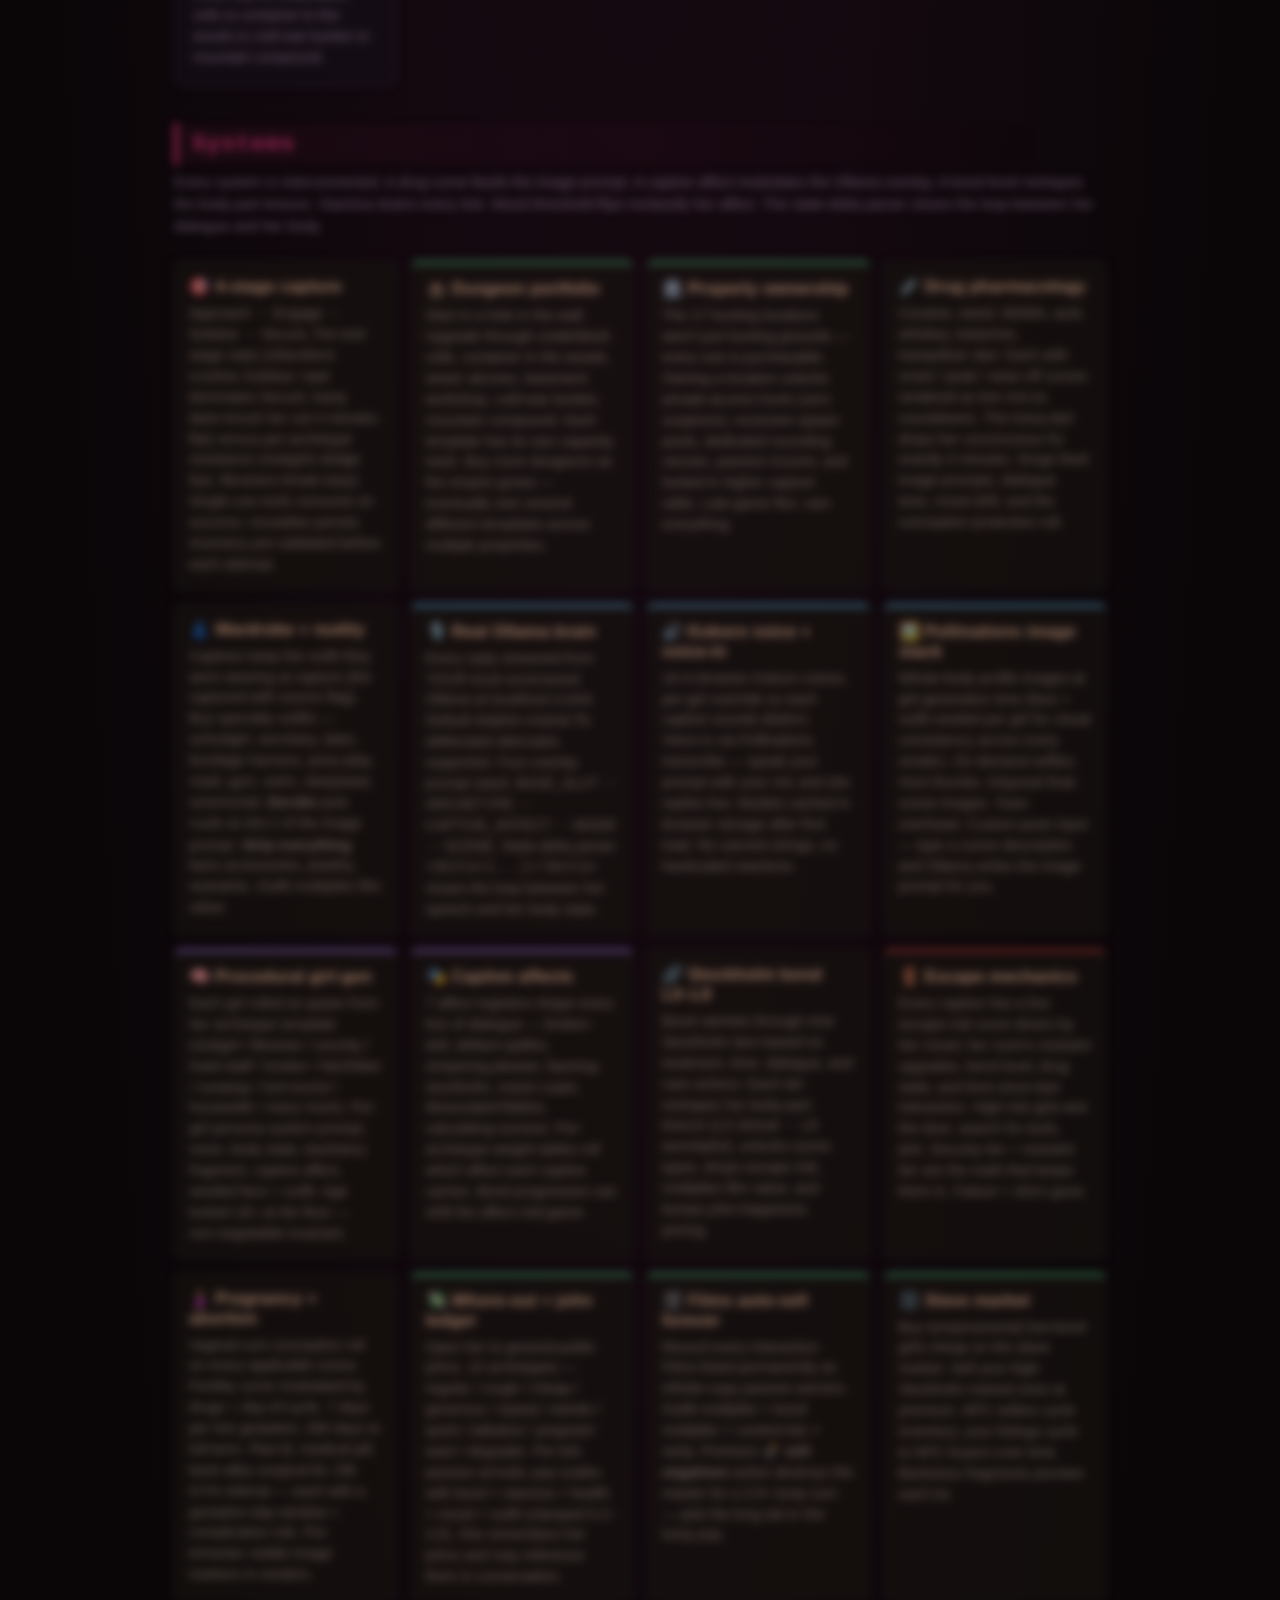
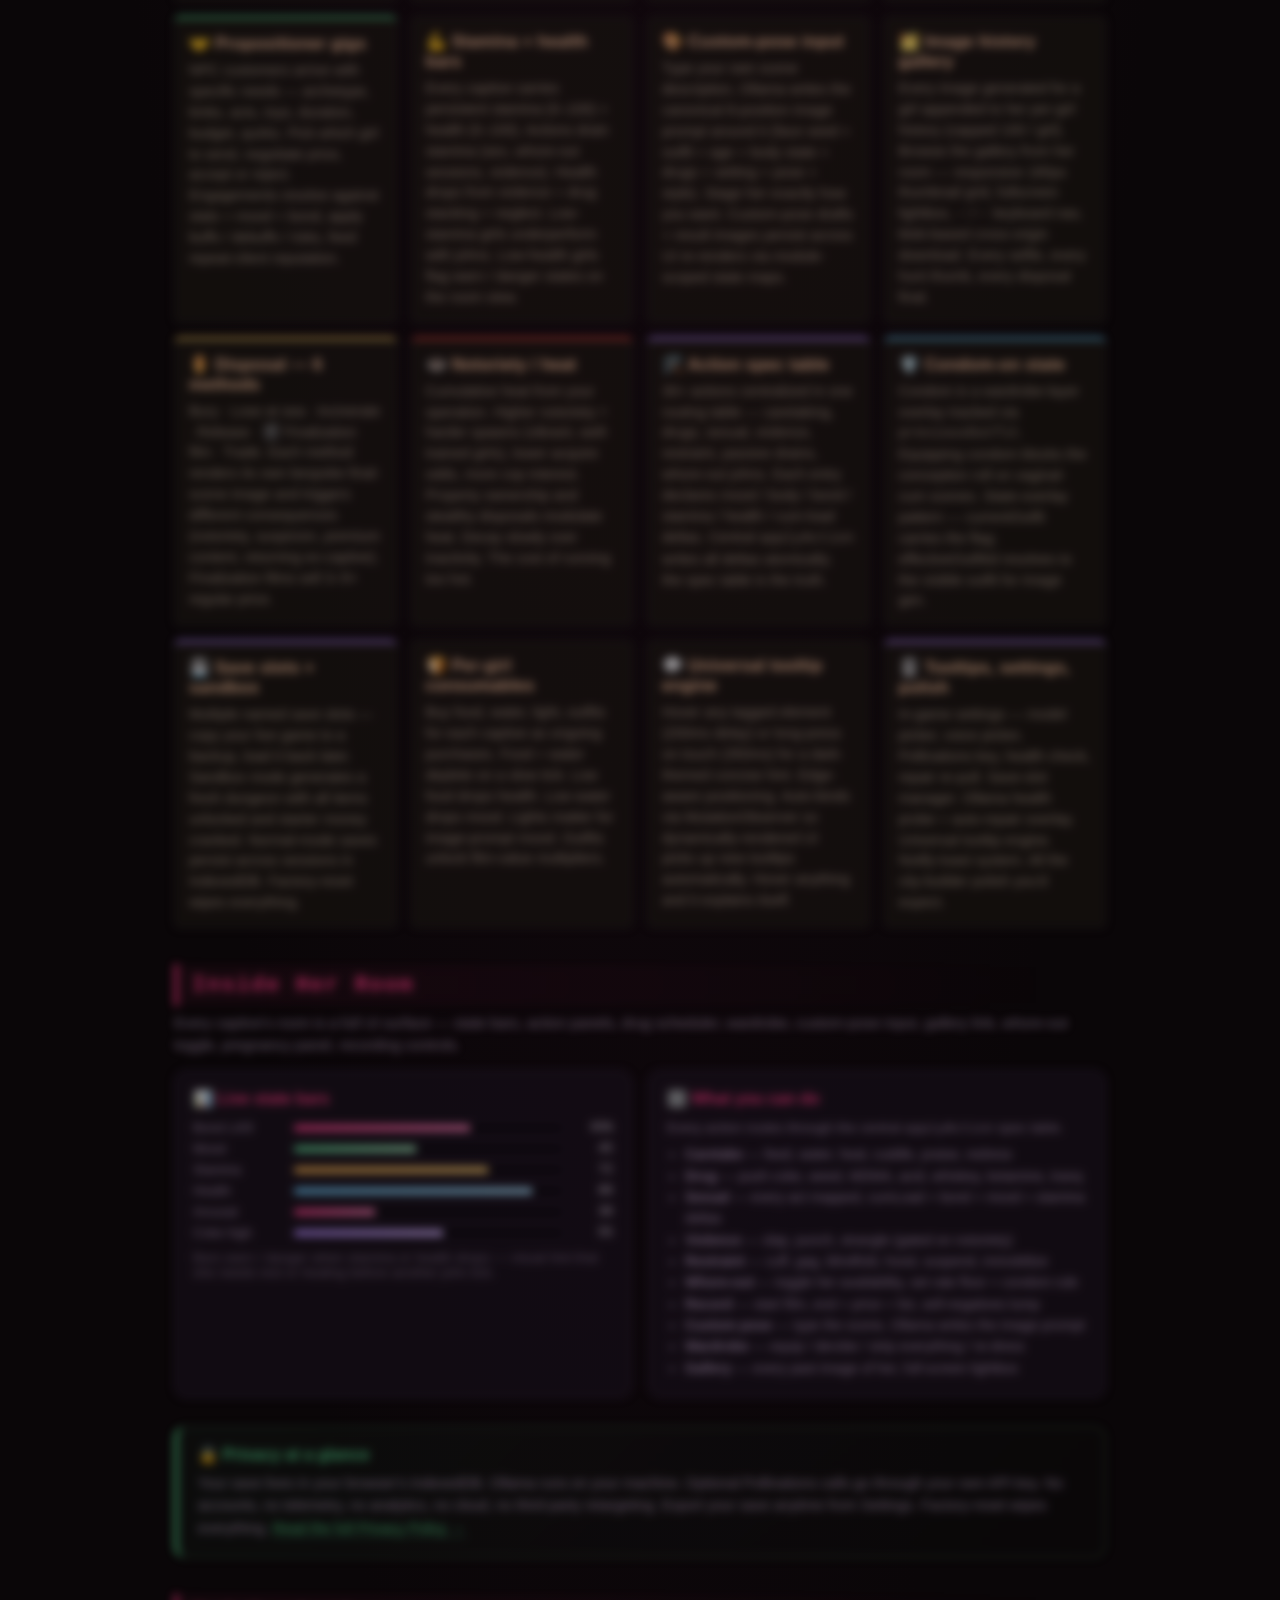
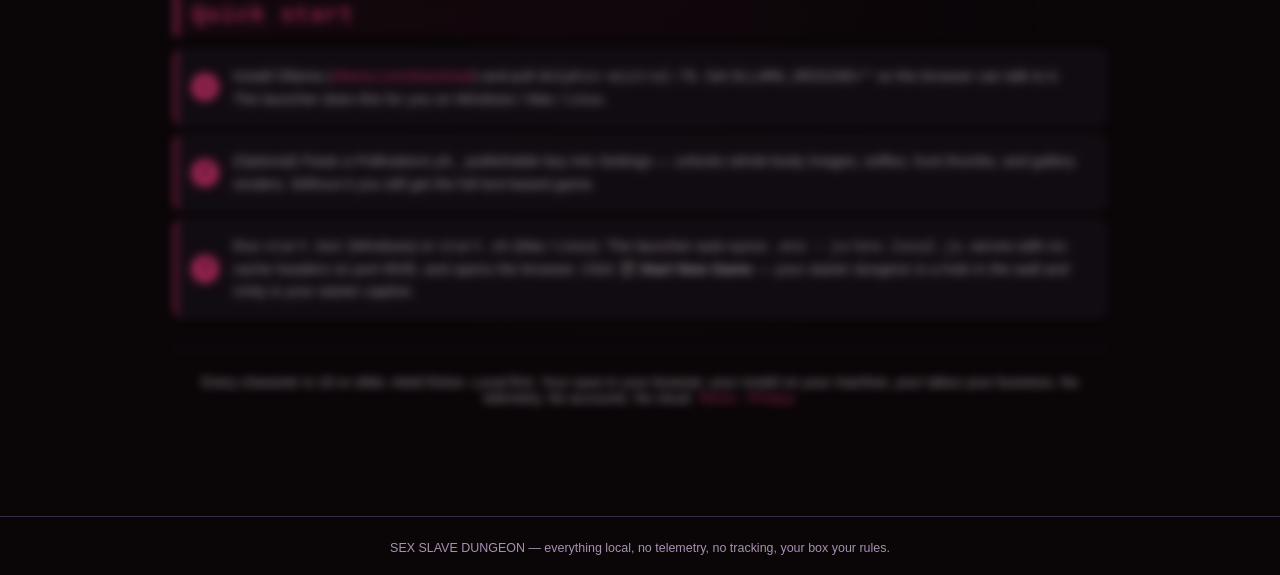
==== commit 7ef85528: "feat(landing): rebuild home page as proper, beautiful, comprehensive game showcase Previous home sec" ====
--- a/index.html
+++ b/index.html
@@ -82,7 +82,7 @@
     <section class="landing-section" id="home-section" data-section="home">
       <div class="home-hero">
         <h1>🔗 SEX SLAVE DUNGEON</h1>
-        <p class="tag">a persistent city-builder dungeon harem evil taboo where you hunt your prey with purchased tools</p>
+        <p class="tag">A persistent city-builder dungeon harem evil-taboo simulator. You're the villain — the dungeon operator, the predator, the collector. Hunt prey across the outside world with purchased tools. Bring them back. Bond them. Sell them. Record them. Own everything. There is no win state — the game is the ever-growing collection and the ever-upgrading dungeon.</p>
         <div class="home-cta-row">
           <button class="home-cta-primary" id="cta-start-new-game">🎬 Start New Game</button>
           <button class="home-cta-secondary" id="cta-continue-game" disabled>⏵ Continue Game</button>
@@ -91,47 +91,245 @@
         <p class="small muted" id="save-status">(checking for saved game…)</p>
       </div>
 
+      <!-- Stats / pitch strip -->
+      <div class="pitch-strip">
+        <div class="pitch-item"><b>4</b><span>capture stages per attempt</span></div>
+        <div class="pitch-item"><b>17</b><span>town locations to hunt + own</span></div>
+        <div class="pitch-item"><b>10</b><span>john archetypes paying for her time</span></div>
+        <div class="pitch-item"><b>L0–L9</b><span>Stockholm bond progression</span></div>
+        <div class="pitch-item"><b>30+</b><span>actions in the central spec table</span></div>
+        <div class="pitch-item"><b>20+</b><span>specialty outfits w/ film-value mult</span></div>
+        <div class="pitch-item"><b>7</b><span>captive-affect registers</span></div>
+        <div class="pitch-item"><b>100%</b><span>local · no cloud · no telemetry</span></div>
+      </div>
+
+      <!-- The Loop -->
+      <h2 class="section-h">The Loop</h2>
+      <p class="section-sub">A persistent city-builder cycle. Every step ratchets your operation forward — every captive feeds the films, every film funds upgrades, every upgrade unlocks the next tier of prey.</p>
+      <div class="loop-flow">
+        <div class="loop-step">
+          <div class="num">1</div>
+          <h3>🎯 Hunt</h3>
+          <p>Visit Town. Pick a hunting ground — street, club, library, sorority row, hotel lobby, harder zones. Pollinations renders each girl's thumb on her seeded face + capture outfit. Roll the 4-stage attempt: Approach → Engage → Subdue → Secure. Per-tool stage stats versus per-archetype resistance.</p>
+        </div>
+        <div class="loop-step">
+          <div class="num">2</div>
+          <h3>🔒 Hold</h3>
+          <p>Drag her back to one of your dungeons. Assign a hold. Upgrade across ten tracks per room — security, restraints, lights, toys, food, bedding, decor, climate, entertainment, surveillance — plus the toilet progression (can → bucket → full plumbing). Lock down the escape math.</p>
+        </div>
+        <div class="loop-step">
+          <div class="num">3</div>
+          <h3>💬 Interact</h3>
+          <p>Open her room. Real Ollama dialogue streamed from your local uncensored LLM. Body state, mood, drug curves, captive affect, outfit overlay, john history all feed the four-overlay prompt. Stockholm bond ratchets L0 → L9. Kokoro speaks her words in her assigned voice.</p>
+        </div>
+        <div class="loop-step">
+          <div class="num">4</div>
+          <h3>🎬 Record</h3>
+          <p>Hit Record. Every interaction becomes a film. Films auto-sell on the content market forever — outfit multiplier × bond multiplier × content-tier multiplier × rarity multiplier. Premium 💣 sell-negatives kills the master copy for a 3.5× lump sum.</p>
+        </div>
+        <div class="loop-step">
+          <div class="num">5</div>
+          <h3>💰 Expand</h3>
+          <p>Buy more dungeons. Buy hunting locations as properties — eventually own the whole town. Buy outfits, drugs, restraints, recording gear, dungeon-template upgrades. Climb from hole-in-the-wall to cinderblock cells to container-in-the-woods to cold-war bunker to mountain compound.</p>
+        </div>
+      </div>
+
+      <!-- Systems -->
+      <h2 class="section-h">Systems</h2>
+      <p class="section-sub">Every system is interconnected. A drug curve feeds the image prompt. A captive affect modulates the Ollama overlay. A bond level reshapes the body-part lexicon. Stamina drains every tick. Mood threshold-flips reclassify her affect. The state-delta parser closes the loop between her dialogue and her body.</p>
       <div class="home-features">
+
         <div class="home-feature">
           <h3>🎯 4-stage capture</h3>
-          <p>Approach → Engage → Subdue → Secure. Per-tool stage stats versus per-archetype resistance. Spam dies; strategy survives.</p>
-        </div>
-        <div class="home-feature">
+          <p>Approach → Engage → Subdue → Secure. Per-tool stage stats (chloroform crushes Subdue; rope dominates Secure; tranq darts knock her out 4 minutes flat) versus per-archetype resistance (clubgirls dodge fast, librarians break easy). Single-use tools consume on success; reusables persist. Inventory pre-validated before each attempt.</p>
+        </div>
+
+        <div class="home-feature tier-econ">
           <h3>🏚️ Dungeon portfolio</h3>
-          <p>Start in a hole in the wall. Upgrade to cinderblock cells, container in the woods, sewer alcoves, cold-war bunkers, mountain compounds. Buy more dungeons.</p>
-        </div>
+          <p>Start in a hole in the wall. Upgrade through cinderblock cells, container in the woods, sewer alcoves, basement workshop, cold-war bunker, mountain compound. Each template has its own capacity track. Buy more dungeons as the empire grows — eventually own several different templates across multiple properties.</p>
+        </div>
+
+        <div class="home-feature tier-econ">
+          <h3>🏛️ Property ownership</h3>
+          <p>The 17 hunting locations aren't just hunting grounds — every one is purchasable. Owning a location unlocks private-access hunts (zero suspicion), exclusive spawn pools, dedicated recording venues, passive income, and locked-in higher capture odds. Late-game flex: own everything.</p>
+        </div>
+
         <div class="home-feature">
           <h3>💉 Drug pharmacology</h3>
-          <p>Cocaine, weed, MDMA, acid, whiskey, ketamine, tranquilizer dart (4-minute knockout). Each with onset/peak/wear-off curves. Effects show in image prompts + Ollama dialogue.</p>
-        </div>
+          <p>Cocaine, weed, MDMA, acid, whiskey, ketamine, tranquilizer dart. Each with onset / peak / wear-off curves rendered as live mm:ss countdowns. The tranq dart drops her unconscious for exactly 4 minutes. Drugs feed image prompts, dialogue tone, mood drift, and the conception-protection roll.</p>
+        </div>
+
         <div class="home-feature">
           <h3>👗 Wardrobe + nudity</h3>
-          <p>Captives keep the outfit they were wearing at capture. Buy specialty outfits (school uniform / latex / bondage harness / pony-play / 20+ catalog). Derobe (nude) or Strip everything (no accessories). Outfit multiplies film value.</p>
-        </div>
-        <div class="home-feature">
-          <h3>🎙️ Real Ollama brain + Kokoro voice</h3>
-          <p>Every reply streamed from your local uncensored Ollama. 16 Kokoro voices, per-girl voice override. Voice-in via Pollinations transcribe. No canned strings.</p>
-        </div>
+          <p>Captives keep the outfit they were wearing at capture (the captured-with source flag). Buy specialty outfits — schoolgirl, secretary, latex, bondage harness, pony-play, maid, gym, swim, sleepwear, ceremonial. <b>Derobe</b> puts <code>nude</code> at slot 2 of the image prompt. <b>Strip everything</b> bans accessories, jewelry, restraints. Outfit multiplies film value.</p>
+        </div>
+
+        <div class="home-feature tier-tech">
+          <h3>🎙️ Real Ollama brain</h3>
+          <p>Every reply streamed from YOUR local uncensored Ollama at localhost:11434. Default dolphin-mistral:7b; abliterated alternates supported. Four-overlay prompt stack: BASE_SLUT → ARCHETYPE → CAPTIVE_AFFECT → MODE → SCENE. State-delta parser <code>&lt;delta&gt;{...}&lt;/delta&gt;</code> closes the loop between her speech and her body state.</p>
+        </div>
+
+        <div class="home-feature tier-tech">
+          <h3>🔊 Kokoro voice + voice-in</h3>
+          <p>16 in-browser Kokoro voices, per-girl override so each captive sounds distinct. Voice-in via Pollinations transcribe — speak your prompt with your mic and she replies live. Models cached in browser storage after first load. No canned strings, no hardcoded reactions.</p>
+        </div>
+
+        <div class="home-feature tier-tech">
+          <h3>🖼️ Pollinations image stack</h3>
+          <p>Whole-body profile images at girl-generation time (face + outfit seeded per girl for visual consistency across every render). On-demand selfies. Hunt thumbs. Disposal final-scene images. Town overhead. Custom-pose input — type a scene description and Ollama writes the image prompt for you.</p>
+        </div>
+
+        <div class="home-feature tier-meta">
+          <h3>🧠 Procedural girl-gen</h3>
+          <p>Each girl rolled at spawn from her archetype template (clubgirl / librarian / sorority / hotel-staff / hooker / hitchhiker / runaway / lost-tourist / housewife / many more). Per-girl persona system prompt, voice, body state, backstory fragment, captive affect, seeded face + outfit. Age locked 18+ at the floor — non-negotiable invariant.</p>
+        </div>
+
+        <div class="home-feature tier-meta">
+          <h3>🎭 Captive affects</h3>
+          <p>7 affect registers shape every line of dialogue — broken-doll, defiant-spitfire, simpering-pleaser, fawning-stockholm, manic-coper, dissociated-flatline, calculating-survivor. Per-archetype weight tables roll which affect each captive carries. Bond progression can shift the affect mid-game.</p>
+        </div>
+
+        <div class="home-feature">
+          <h3>🔗 Stockholm bond L0–L9</h3>
+          <p>Bond ratchets through nine Stockholm tiers based on treatment, time, dialogue, and care actions. Each tier reshapes her body-part lexicon (L0 clinical → L9 worshipful), unlocks scene types, drops escape risk, multiplies film value, and bumps john-happiness pricing.</p>
+        </div>
+
+        <div class="home-feature tier-danger">
+          <h3>🚪 Escape mechanics</h3>
+          <p>Every captive has a live escape-risk score driven by her mood, her room's restraint upgrades, bond level, drug state, and time-since-last-interaction. High-risk girls test the door, search for tools, plot. Security tier + restraint tier are the math that keeps them in. Failure = she's gone.</p>
+        </div>
+
         <div class="home-feature">
           <h3>🤰 Pregnancy + abortion</h3>
-          <p>Vaginal-cum conception roll, fertility curve, per-drug protection. Plan-B, medical pill, back-alley surgical kit, OB-GYN referral — each with a gestation window + complication risk. Per-trimester visible image markers.</p>
-        </div>
-        <div class="home-feature">
+          <p>Vaginal-cum conception roll on every applicable scene. Fertility curve modulated by drugs + day-of-cycle. 7 days per tick gestation, 280 days to full-term. Plan-B, medical pill, back-alley surgical kit, OB-GYN referral — each with a gestation-day window + complication risk. Per-trimester visible image markers in renders.</p>
+        </div>
+
+        <div class="home-feature tier-econ">
           <h3>💸 Whore-out + john ledger</h3>
-          <p>Open her to general-public johns. 10 archetypes, per-tick passive arrivals, pay scales with Stockholm bond × stamina × health × mood × outfit. She remembers her johns and may reference them in conversation.</p>
-        </div>
-        <div class="home-feature">
+          <p>Open her to general-public johns. 10 archetypes — regular / rough / cheap / generous / repeat / weirdo / quick / talkative / pregnant-want / degrader. Per-tick passive arrivals; pay scales with bond × stamina × health × mood × outfit (clamped 0.2–3.0). She remembers her johns and may reference them in conversation.</p>
+        </div>
+
+        <div class="home-feature tier-econ">
           <h3>🎬 Films auto-sell forever</h3>
-          <p>Record every interaction. Films stay listed permanently as infinite-copy passive earners. Premium 💣 sell-negatives action destroys the master for a 3.5× lump sum.</p>
-        </div>
-        <div class="home-feature">
-          <h3>⚱️ Final image per disposal</h3>
-          <p>Bury / lose-at-sea / incinerate / release / finalization-film / trade. Each disposal method renders its own final-scene image. Premium finalization films sell 3-5× regular.</p>
-        </div>
+          <p>Record every interaction. Films listed permanently as infinite-copy passive earners. Outfit multiplier × bond multiplier × content-tier × rarity. Premium 💣 <b>sell-negatives</b> action destroys the master for a 3.5× lump sum — pick the long tail or the lump pop.</p>
+        </div>
+
+        <div class="home-feature tier-econ">
+          <h3>⛓️ Slave market</h3>
+          <p>Buy temperamental low-bond girls cheap on the slave market. Sell your high-Stockholm trained ones at premium. NPC sellers cycle inventory; your listings cycle to NPC buyers over time. Backstory fragments preview each lot.</p>
+        </div>
+
+        <div class="home-feature tier-econ">
+          <h3>🤝 Propositioner gigs</h3>
+          <p>NPC customers arrive with specific needs — archetype, kinks, acts, toys, duration, budget, quirks. Pick which girl to send, negotiate price, accept or reject. Engagements resolve against stats + mood + bond, apply buffs / debuffs / risks, feed repeat-client reputation.</p>
+        </div>
+
+        <div class="home-feature">
+          <h3>💪 Stamina + health bars</h3>
+          <p>Every captive carries persistent stamina (0–100) + health (0–100). Actions drain stamina (sex, whore-out sessions, violence). Health drops from violence + drug stacking + neglect. Low-stamina girls underperform with johns. Low-health girls flag warn / danger states on the room view.</p>
+        </div>
+
+        <div class="home-feature">
+          <h3>🎨 Custom-pose input</h3>
+          <p>Type your own scene description, Ollama writes the canonical 8-position image prompt around it (face seed + outfit + age + body state + drugs + setting + pose + style). Stage her exactly how you want. Custom-pose drafts + result images persist across UI re-renders via module-scoped state maps.</p>
+        </div>
+
+        <div class="home-feature">
+          <h3>🗂️ Image history gallery</h3>
+          <p>Every image generated for a girl appended to her per-girl history (capped 100 / girl). Browse the gallery from her room — responsive 180px thumbnail grid, fullscreen lightbox, ←/→ keyboard nav, blob-based cross-origin download. Every selfie, every hunt thumb, every disposal final.</p>
+        </div>
+
+        <div class="home-feature tier-premium">
+          <h3>⚱️ Disposal — 6 methods</h3>
+          <p>Bury · Lose at sea · Incinerate · Release · 🎬 Finalization film · Trade. Each method renders its own bespoke final-scene image and triggers different consequences (notoriety, suspicion, premium content, returning ex-captive). Finalization films sell 3–5× regular price.</p>
+        </div>
+
+        <div class="home-feature tier-danger">
+          <h3>👁️ Notoriety / heat</h3>
+          <p>Cumulative heat from your operation. Higher notoriety = harder spawns (vibrant, well-trained girls), lower acquire odds, more cop interest. Property ownership and stealthy disposals modulate heat. Decay slowly over inactivity. The cost of running too hot.</p>
+        </div>
+
+        <div class="home-feature tier-meta">
+          <h3>🛠️ Action spec table</h3>
+          <p>30+ actions centralized in one routing table — caretaking, drugs, sexual, violence, restraint, passive drains, whore-out johns. Each entry declares mood / body / bond / stamina / health / cum-load deltas. Central <code>applyAction</code> writes all deltas atomically; the spec table is the truth.</p>
+        </div>
+
+        <div class="home-feature tier-tech">
+          <h3>🛡️ Condom-on state</h3>
+          <p>Condom is a wardrobe-layer overlay tracked via <code>previousOutfit</code>. Equipping condom blocks the conception roll on vaginal-cum scenes. State-overlay pattern — currentOutfit carries the flag; effectiveOutfitId resolves to the visible outfit for image gen.</p>
+        </div>
+
+        <div class="home-feature tier-meta">
+          <h3>💾 Save slots + sandbox</h3>
+          <p>Multiple named save slots — copy your live game to a backup, load it back later. Sandbox mode generates a fresh dungeon with all items unlocked and starter money cranked. Normal-mode saves persist across sessions in IndexedDB. Factory-reset wipes everything.</p>
+        </div>
+
+        <div class="home-feature">
+          <h3>🍞 Per-girl consumables</h3>
+          <p>Buy food, water, light, outfits for each captive as ongoing purchases. Food + water deplete on a slow tick. Low food drops health. Low water drops mood. Lights matter for image-prompt mood. Outfits unlock film-value multipliers.</p>
+        </div>
+
+        <div class="home-feature">
+          <h3>💬 Universal tooltip engine</h3>
+          <p>Hover any tagged element (200ms delay) or long-press on touch (350ms) for a dark-themed concise hint. Edge-aware positioning. Auto-binds via MutationObserver so dynamically-rendered UI picks up new tooltips automatically. Hover anything and it explains itself.</p>
+        </div>
+
+        <div class="home-feature tier-meta">
+          <h3>🎚️ Tooltips, settings, polish</h3>
+          <p>In-game settings — model picker, voice picker, Pollinations key, health check, repair re-pull. Save-slot manager. Ollama health probe + auto-repair overlay. Universal tooltip engine. Notify-toast system. All the city-builder polish you'd expect.</p>
+        </div>
+
       </div>
 
-      <p class="small muted" style="text-align:center;padding:18px 0">
-        Every character is 18 or older. Adult fiction. Local-first — your save lives in your browser's IndexedDB. No telemetry. No accounts. No cloud.
+      <!-- Inside Her Room -->
+      <h2 class="section-h">Inside Her Room</h2>
+      <p class="section-sub">Every captive's room is a full UI surface — state bars, action panels, drug scheduler, wardrobe, custom-pose input, gallery link, whore-out toggle, pregnancy panel, recording controls.</p>
+      <div class="room-mock">
+        <div class="room-card">
+          <h3>📊 Live state bars</h3>
+          <div class="bar-row"><span class="lbl">Bond L4/9</span><div class="bar"><div class="fill bond"></div></div><span class="val">65%</span></div>
+          <div class="bar-row"><span class="lbl">Mood</span><div class="bar"><div class="fill mood"></div></div><span class="val">45</span></div>
+          <div class="bar-row"><span class="lbl">Stamina</span><div class="bar"><div class="fill stamina"></div></div><span class="val">72</span></div>
+          <div class="bar-row"><span class="lbl">Health</span><div class="bar"><div class="fill health"></div></div><span class="val">88</span></div>
+          <div class="bar-row"><span class="lbl">Arousal</span><div class="bar"><div class="fill arousal"></div></div><span class="val">30</span></div>
+          <div class="bar-row"><span class="lbl">Coke high</span><div class="bar"><div class="fill coke"></div></div><span class="val">55</span></div>
+          <p class="small muted" style="margin-top:10px">Bars warn / danger when stamina or health drops — visual hint that she needs rest or healing before another john tick.</p>
+        </div>
+        <div class="room-card">
+          <h3>🎛️ What you can do</h3>
+          <p class="small" style="margin:0 0 8px">Every action routes through the central <code>applyAction</code> spec table.</p>
+          <ul style="margin:0;padding-left:18px;font-size:0.86rem;color:var(--text-dim);line-height:1.55">
+            <li><b>Caretake</b> — feed, water, heal, cuddle, praise, redress</li>
+            <li><b>Drug</b> — push coke, weed, MDMA, acid, whiskey, ketamine, tranq</li>
+            <li><b>Sexual</b> — every act mapped, cumLoad + bond + mood + stamina deltas</li>
+            <li><b>Violence</b> — slap, punch, strangle (gated on notoriety)</li>
+            <li><b>Restraint</b> — cuff, gag, blindfold, hood, suspend, immobilize</li>
+            <li><b>Whore-out</b> — toggle her availability, set rate floor + condom rule</li>
+            <li><b>Record</b> — start film, end + price + list, sell-negatives lump</li>
+            <li><b>Custom pose</b> — type the scene, Ollama writes the image prompt</li>
+            <li><b>Wardrobe</b> — equip / derobe / strip everything / re-dress</li>
+            <li><b>Gallery</b> — every past image of her, full-screen lightbox</li>
+          </ul>
+        </div>
+      </div>
+
+      <!-- Privacy strip -->
+      <div class="privacy-strip">
+        <h3>🔒 Privacy at a glance</h3>
+        <p>Your save lives in your browser's IndexedDB. Ollama runs on your machine. Optional Pollinations calls go through your own API key. No accounts, no telemetry, no analytics, no cloud, no third-party retargeting. Export your save anytime from Settings. Factory-reset wipes everything. <a href="#privacy">Read the full Privacy Policy →</a></p>
+      </div>
+
+      <!-- Quick start -->
+      <h2 class="section-h">Quick start</h2>
+      <ol class="quickstart">
+        <li>Install Ollama (<a href="https://ollama.com/download" target="_blank" rel="noopener">ollama.com/download</a>) and pull <code>dolphin-mistral:7b</code>. Set <code>OLLAMA_ORIGINS=*</code> so the browser can talk to it. The launcher does this for you on Windows / Mac / Linux.</li>
+        <li>(Optional) Paste a Pollinations <code>pk_</code> publishable key into Settings — unlocks whole-body images, selfies, hunt thumbs, and gallery renders. Without it you still get the full text-based game.</li>
+        <li>Run <code>start.bat</code> (Windows) or <code>start.sh</code> (Mac / Linux). The launcher auto-syncs <code>.env</code> → <code>js/env.local.js</code>, serves with no-cache headers on port 9535, and opens the browser. Click <b>🎬 Start New Game</b> — your starter dungeon is a hole in the wall and Unity is your starter captive.</li>
+      </ol>
+
+      <!-- Closing -->
+      <p class="closing">
+        Every character is 18 or older. Adult fiction. Local-first. Your save in your browser, your model on your machine, your taboo your business. No telemetry. No accounts. No cloud. <a href="#terms">Terms</a> · <a href="#privacy">Privacy</a>.
       </p>
     </section>
 
--- a/css/landing.css
+++ b/css/landing.css
@@ -264,3 +264,250 @@
 }
 
 .btn-row { display: flex; gap: 8px; flex-wrap: wrap; }
+
+/* ─────────────────────────────────────────────────────────────────
+   Expanded landing-page presentation (home section beauty pass).
+   ───────────────────────────────────────────────────────────────── */
+
+/* Stats counter row */
+.pitch-strip {
+  display: grid;
+  grid-template-columns: repeat(auto-fit, minmax(160px, 1fr));
+  gap: 12px;
+  margin: 28px 0 14px;
+  padding: 18px 20px;
+  background: linear-gradient(135deg, rgba(255,60,134,0.08), rgba(120,30,90,0.06));
+  border: 1px solid var(--border);
+  border-radius: var(--radius);
+}
+.pitch-item {
+  display: flex; flex-direction: column; gap: 4px;
+  text-align: center;
+}
+.pitch-item b {
+  font-family: var(--mono);
+  font-size: 1.8rem;
+  color: var(--accent);
+  letter-spacing: 0.04em;
+  text-shadow: 0 0 12px rgba(255,60,134,0.4);
+}
+.pitch-item span {
+  font-size: 0.78rem;
+  color: var(--text-dim);
+  line-height: 1.35;
+}
+
+/* Section heading bar */
+.section-h {
+  font-family: var(--mono);
+  font-size: 1.4rem;
+  letter-spacing: 0.06em;
+  margin: 36px 0 14px;
+  padding: 8px 0 8px 14px;
+  color: var(--accent);
+  border-left: 4px solid var(--accent);
+  background: linear-gradient(90deg, rgba(255,60,134,0.08), transparent);
+}
+.section-sub {
+  margin: -8px 0 14px;
+  color: var(--text-dim);
+  font-size: 0.92rem;
+  line-height: 1.5;
+}
+
+/* The Loop — game-loop visual */
+.loop-flow {
+  display: grid;
+  grid-template-columns: repeat(auto-fit, minmax(220px, 1fr));
+  gap: 14px;
+  margin: 14px 0 28px;
+}
+.loop-step {
+  position: relative;
+  background: var(--bg-panel);
+  border: 1px solid var(--border);
+  border-top: 3px solid var(--accent);
+  border-radius: var(--radius);
+  padding: 22px 18px 18px;
+  transition: transform 0.18s, border-color 0.18s, box-shadow 0.18s;
+}
+.loop-step:hover {
+  transform: translateY(-3px);
+  border-color: var(--accent);
+  box-shadow: 0 8px 24px rgba(255,60,134,0.18);
+}
+.loop-step .num {
+  position: absolute; top: -16px; left: 16px;
+  width: 32px; height: 32px;
+  background: var(--accent);
+  color: #18001a;
+  font-family: var(--mono);
+  font-weight: 700;
+  font-size: 1rem;
+  display: flex; align-items: center; justify-content: center;
+  border-radius: 50%;
+  box-shadow: 0 4px 12px rgba(255,60,134,0.5);
+}
+.loop-step h3 { margin: 6px 0 8px; font-size: 1.05rem; color: #ffd8e8; }
+.loop-step p { margin: 0; font-size: 0.88rem; color: var(--text-dim); line-height: 1.5; }
+
+/* Wider, richer feature cards */
+.home-features {
+  display: grid;
+  grid-template-columns: repeat(auto-fit, minmax(260px, 1fr));
+  gap: 14px;
+  margin: 14px 0 28px;
+}
+.home-feature {
+  background: var(--bg-panel);
+  border: 1px solid var(--border);
+  border-radius: var(--radius);
+  padding: 16px 18px;
+  transition: transform 0.15s, border-color 0.15s, box-shadow 0.15s;
+}
+.home-feature:hover {
+  transform: translateY(-2px);
+  border-color: var(--accent);
+  box-shadow: 0 6px 20px rgba(255,60,134,0.15);
+}
+.home-feature h3 {
+  margin: 0 0 8px;
+  font-size: 1.02rem;
+  color: #ffd8e8;
+  letter-spacing: 0.01em;
+}
+.home-feature p {
+  margin: 0;
+  font-size: 0.86rem;
+  color: var(--text-dim);
+  line-height: 1.5;
+}
+
+/* Tier variant — premium / danger / setup accents on cards */
+.home-feature.tier-premium { border-top: 3px solid #ffd166; }
+.home-feature.tier-danger  { border-top: 3px solid var(--danger); }
+.home-feature.tier-tech    { border-top: 3px solid #6ad1ff; }
+.home-feature.tier-econ    { border-top: 3px solid var(--ok); }
+.home-feature.tier-meta    { border-top: 3px solid #b48bff; }
+
+/* In-game state-bar visual mockup for "Inside Her Room" */
+.room-mock {
+  display: grid;
+  grid-template-columns: 1fr 1fr;
+  gap: 16px;
+  margin: 14px 0 28px;
+}
+@media (max-width: 720px) { .room-mock { grid-template-columns: 1fr; } }
+.room-mock .room-card {
+  background: var(--bg-panel);
+  border: 1px solid var(--border);
+  border-radius: var(--radius);
+  padding: 18px;
+}
+.room-mock h3 { margin: 0 0 12px; color: var(--accent); font-size: 1rem; }
+.bar-row { display: flex; align-items: center; gap: 10px; margin: 6px 0; }
+.bar-row .lbl { min-width: 90px; font-size: 0.82rem; color: var(--text-dim); }
+.bar-row .bar { flex: 1; height: 8px; background: #000; border: 1px solid var(--border); border-radius: 4px; overflow: hidden; }
+.bar-row .bar .fill { height: 100%; }
+.fill.bond     { background: linear-gradient(90deg, var(--accent), #ff80b4); width: 65%; }
+.fill.mood     { background: linear-gradient(90deg, var(--ok), #9fefb5); width: 45%; }
+.fill.stamina  { background: linear-gradient(90deg, var(--warn), #ffd166); width: 72%; }
+.fill.health   { background: linear-gradient(90deg, #6ad1ff, #aae8ff); width: 88%; }
+.fill.arousal  { background: linear-gradient(90deg, #ff3c86, #ff80b4); width: 30%; }
+.fill.coke     { background: linear-gradient(90deg, #b48bff, #d4b8ff); width: 55%; }
+.bar-row .val { font-family: var(--mono); font-size: 0.78rem; color: var(--text); min-width: 38px; text-align: right; }
+
+/* Privacy strip — special muted callout */
+.privacy-strip {
+  margin: 28px 0 14px;
+  padding: 18px 20px;
+  background: linear-gradient(135deg, rgba(83,214,138,0.06), rgba(40,80,55,0.04));
+  border: 1px solid #2f5d3a;
+  border-left: 4px solid var(--ok);
+  border-radius: var(--radius);
+}
+.privacy-strip h3 { margin: 0 0 8px; color: var(--ok); font-size: 1.02rem; }
+.privacy-strip p { margin: 0; font-size: 0.9rem; color: var(--text-dim); line-height: 1.55; }
+.privacy-strip a { color: var(--ok); border-bottom: 1px dashed currentColor; }
+
+/* Quick start */
+.quickstart {
+  counter-reset: qs;
+  padding-left: 0;
+  list-style: none;
+  margin: 14px 0 28px;
+}
+.quickstart li {
+  position: relative;
+  background: var(--bg-panel);
+  border: 1px solid var(--border);
+  border-left: 3px solid var(--accent);
+  border-radius: 8px;
+  padding: 14px 18px 14px 56px;
+  margin: 10px 0;
+  font-size: 0.92rem;
+  color: var(--text);
+  line-height: 1.5;
+  counter-increment: qs;
+}
+.quickstart li::before {
+  content: counter(qs);
+  position: absolute;
+  left: 14px; top: 50%; transform: translateY(-50%);
+  width: 28px; height: 28px;
+  background: var(--accent);
+  color: #18001a;
+  border-radius: 50%;
+  display: flex; align-items: center; justify-content: center;
+  font-family: var(--mono); font-weight: 700; font-size: 0.95rem;
+}
+
+/* Closing line */
+.closing {
+  text-align: center;
+  padding: 24px 12px;
+  border-top: 1px solid var(--border);
+  margin-top: 32px;
+  font-size: 0.88rem;
+}
+
+/* Hero polish */
+.home-hero h1 {
+  font-family: var(--mono);
+  font-size: clamp(2.4rem, 7vw, 4.2rem);
+  letter-spacing: 0.06em;
+  color: var(--accent);
+  text-shadow: 0 0 24px rgba(255,60,134,0.4);
+  margin: 0 0 14px;
+}
+.home-hero p.tag {
+  font-style: italic;
+  font-size: clamp(0.95rem, 2vw, 1.15rem);
+  color: var(--text-dim);
+  max-width: 740px;
+  margin: 0 auto 20px;
+  line-height: 1.55;
+}
+.home-cta-row { display: flex; gap: 14px; justify-content: center; flex-wrap: wrap; margin: 22px 0 8px; }
+.home-cta-row button { font-size: 1.05rem; padding: 14px 28px; cursor: pointer; }
+.home-cta-primary {
+  background: linear-gradient(135deg, var(--accent), #ff5a9a);
+  color: #1a0010;
+  border: 1px solid var(--accent);
+  border-radius: 8px;
+  font-weight: 700;
+  font-family: var(--mono);
+  letter-spacing: 0.04em;
+  box-shadow: 0 4px 16px rgba(255,60,134,0.4);
+}
+.home-cta-primary:hover:not(:disabled) { background: linear-gradient(135deg, #ff5a9a, #ffa0c8); }
+.home-cta-secondary {
+  background: var(--bg-elev);
+  color: var(--text);
+  border: 1px solid var(--border);
+  border-radius: 8px;
+  font-family: var(--mono);
+  letter-spacing: 0.04em;
+}
+.home-cta-secondary:hover:not(:disabled) { background: var(--accent-dim); border-color: var(--accent); }
+.home-cta-secondary:disabled { opacity: 0.4; cursor: not-allowed; }
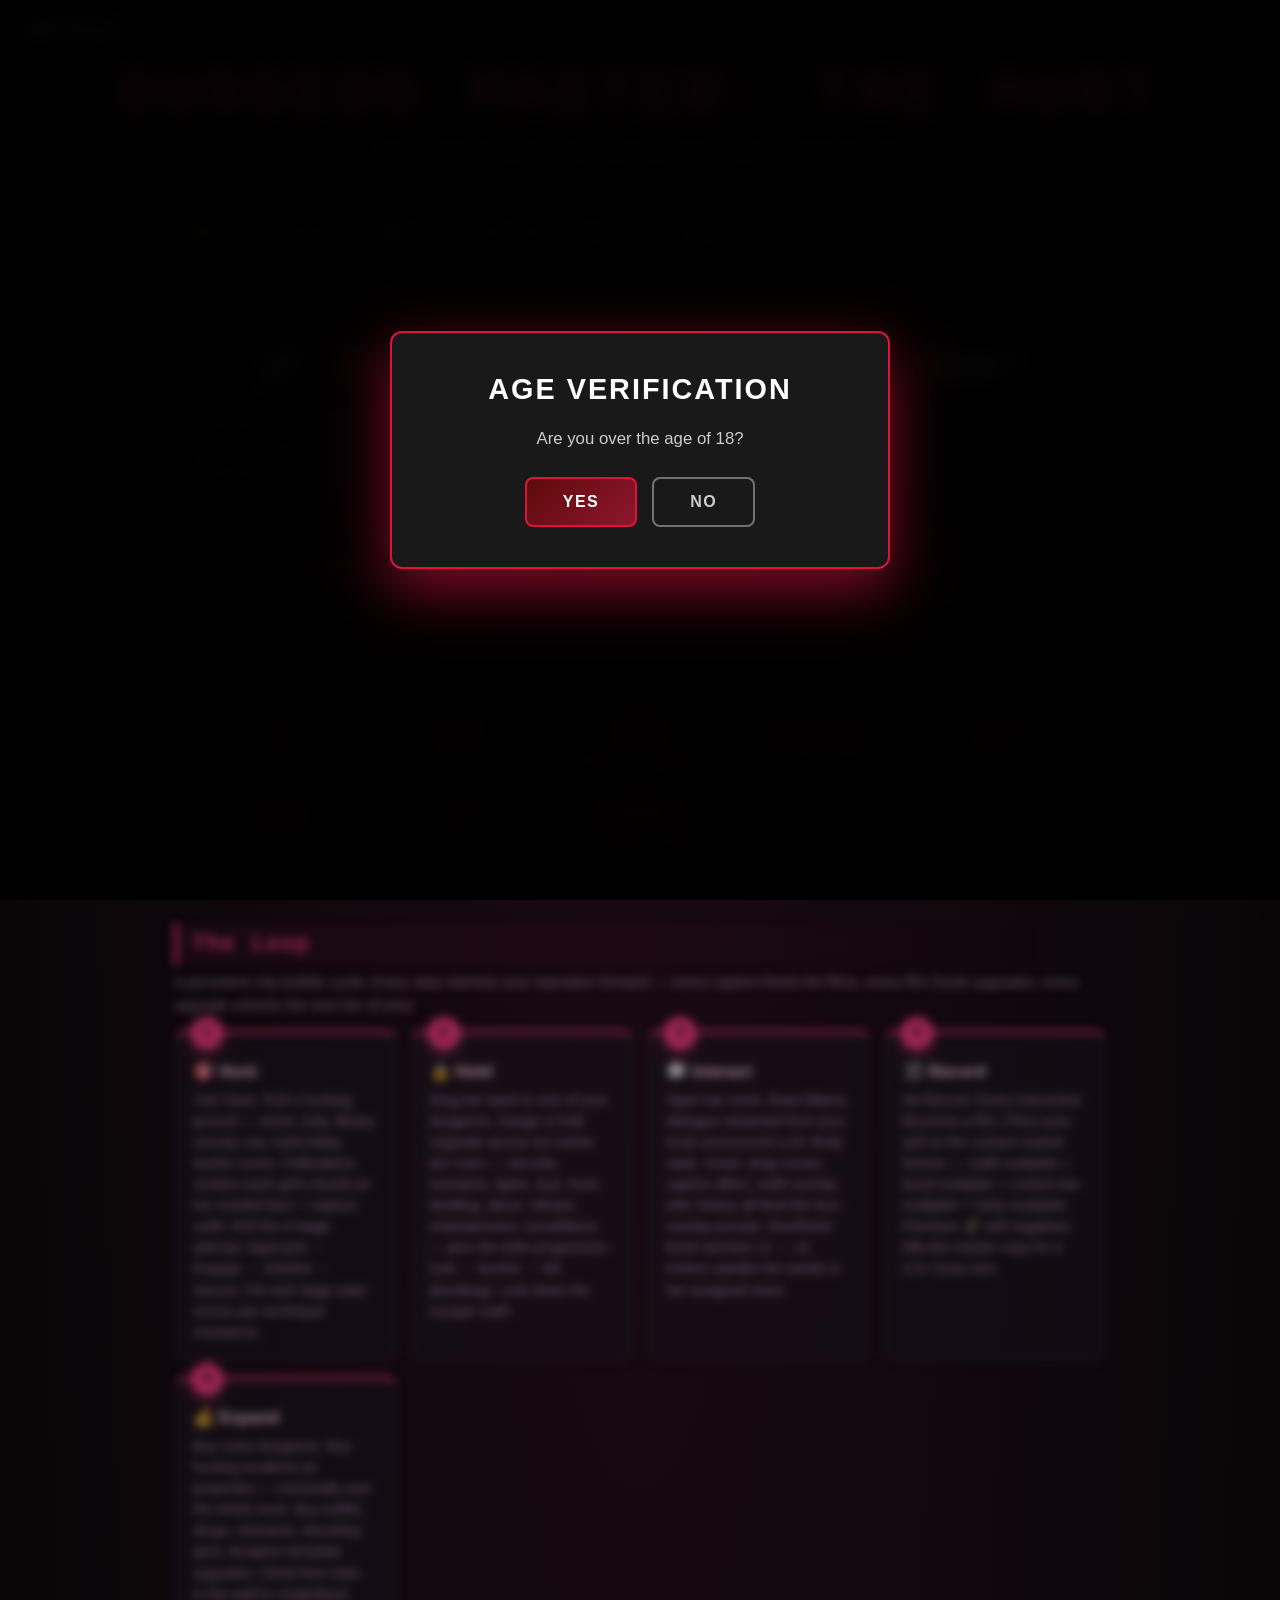
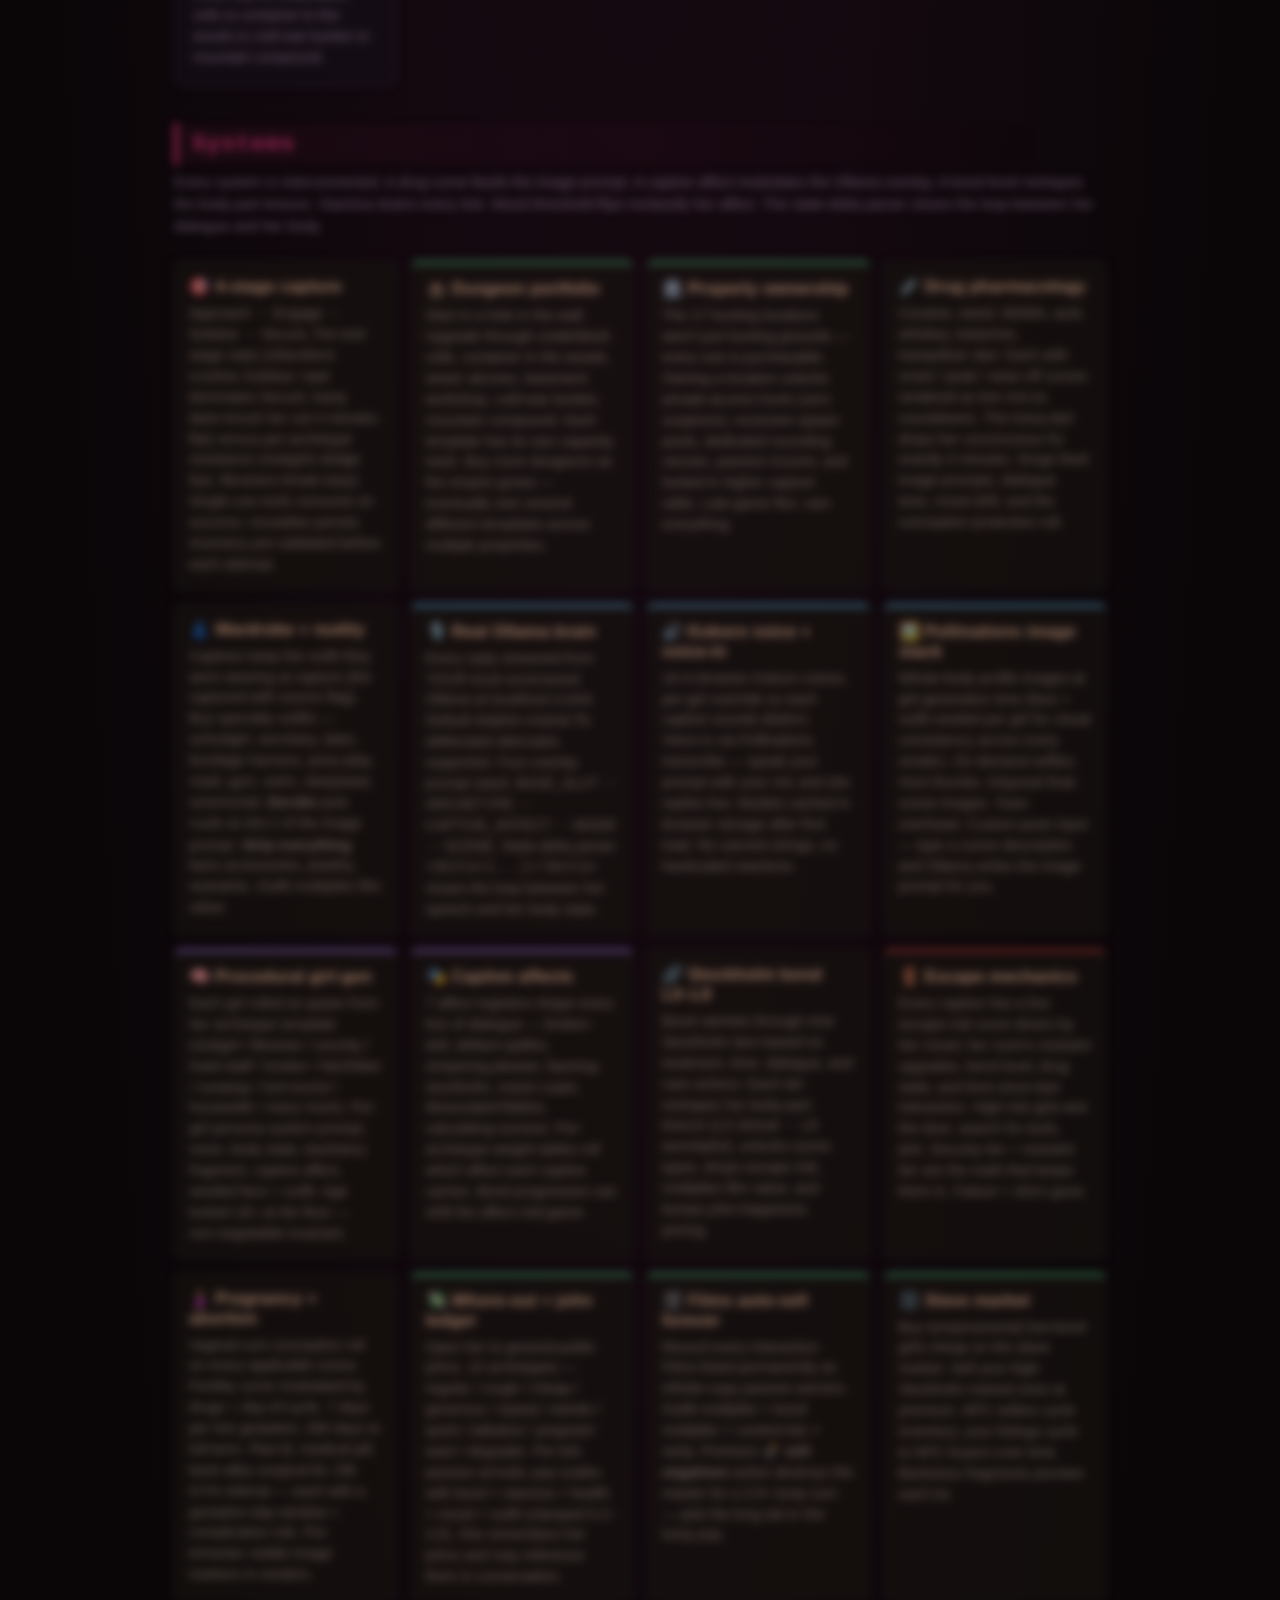
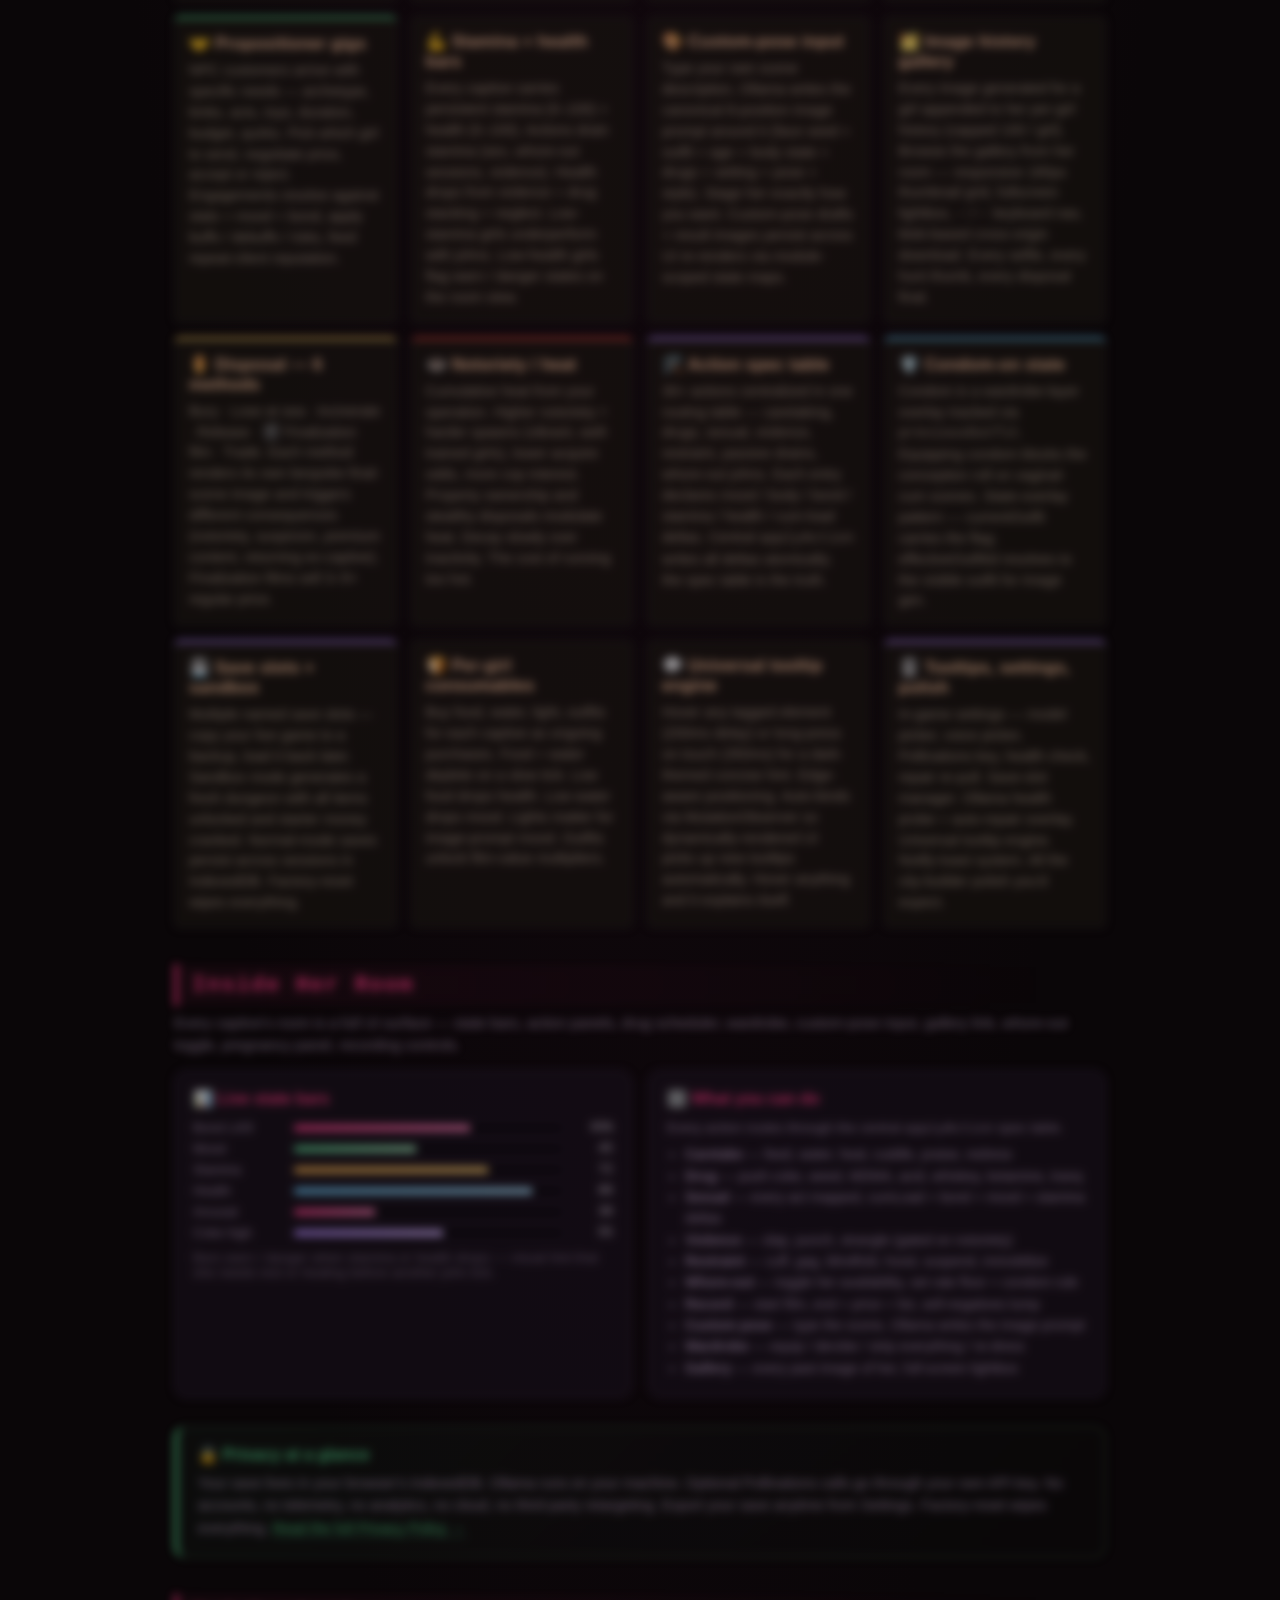
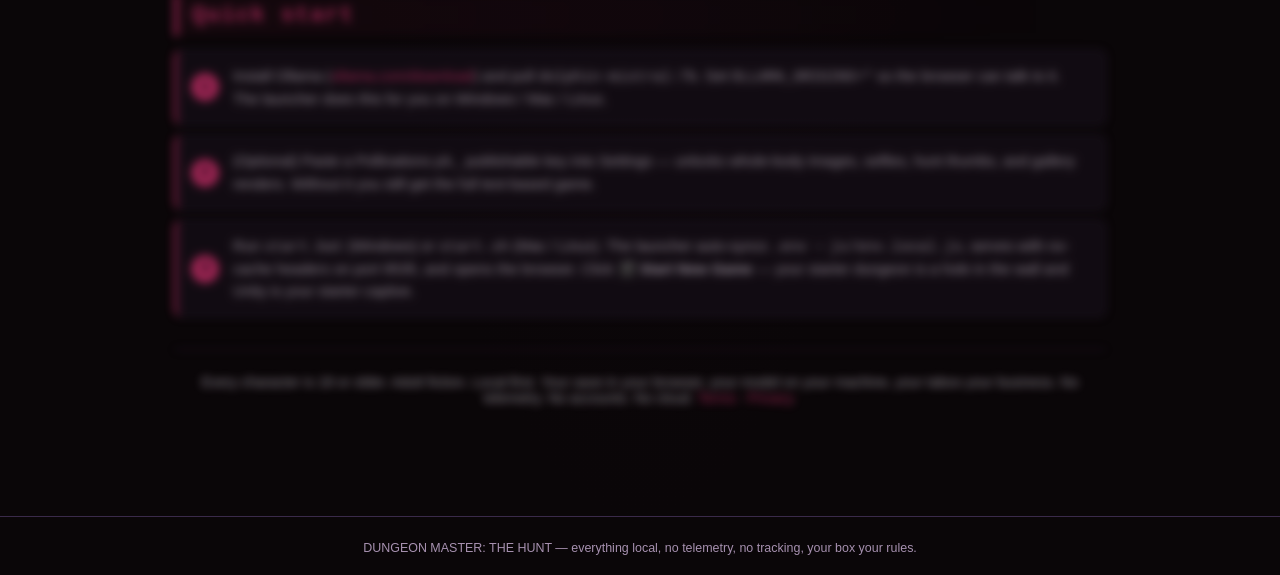
==== commit 5839e607: "rebrand: SEX SLAVE DUNGEON → DUNGEON MASTER: THE HUNT (full project rename) User-facing text — all t" ====
--- a/index.html
+++ b/index.html
@@ -3,15 +3,15 @@
 <head>
   <meta charset="UTF-8" />
   <meta name="viewport" content="width=device-width, initial-scale=1.0" />
-  <title>SEX SLAVE DUNGEON</title>
+  <title>DUNGEON MASTER: THE HUNT</title>
   <meta name="description" content="Persistent city-builder — dungeon harem evil taboo — hunt your prey. Runs locally on your machine via Ollama + Kokoro. No data leaves your box." />
   <meta name="robots" content="noindex,nofollow" />
 
   <link rel="icon" type="image/svg+xml" href="favicon.svg" />
   <link rel="stylesheet" href="css/landing.css" />
   <style>
-    /* Phase 21.12 (2026-05-14) — public landing page sectioning. Each top-level section
-       is anchor-routed via simple hash-based show/hide; default route = home. */
+    /* Public landing page sectioning. Each top-level section is anchor-routed via
+       simple hash-based show/hide; default route = home. */
     .landing-section { display: none; }
     .landing-section.active { display: block; }
     .landing-nav { display: flex; gap: 12px; flex-wrap: wrap; padding: 8px 0 18px; border-bottom: 1px solid #2a2a2a; margin-bottom: 18px; }
@@ -63,12 +63,12 @@
   <header class="hero">
     <div class="version" id="game-version">v0.0.1</div>
     <button id="open-settings-btn" title="Settings">⚙️ Settings</button>
-    <h1 id="game-title">SEX SLAVE DUNGEON</h1>
+    <h1 id="game-title">DUNGEON MASTER: THE HUNT</h1>
     <p class="tag" id="game-tagline">persistent city-builder — dungeon harem evil taboo — hunt your prey</p>
   </header>
 
   <main class="container">
-    <!-- Phase 21.12 — top-level nav (anchor-routed) -->
+    <!-- top-level nav (anchor-routed) -->
     <nav class="landing-nav">
       <a href="#home" data-route="home">🏠 Home</a>
       <a href="#setup" data-route="setup">⚡ Setup</a>
@@ -81,7 +81,7 @@
     <!-- ============= HOME SECTION ============= -->
     <section class="landing-section" id="home-section" data-section="home">
       <div class="home-hero">
-        <h1>🔗 SEX SLAVE DUNGEON</h1>
+        <h1>🔗 DUNGEON MASTER: THE HUNT</h1>
         <p class="tag">A persistent city-builder dungeon harem evil-taboo simulator. You're the villain — the dungeon operator, the predator, the collector. Hunt prey across the outside world with purchased tools. Bring them back. Bond them. Sell them. Record them. Own everything. There is no win state — the game is the ever-growing collection and the ever-upgrading dungeon.</p>
         <div class="home-cta-row">
           <button class="home-cta-primary" id="cta-start-new-game">🎬 Start New Game</button>
@@ -390,7 +390,7 @@
       <section class="card" aria-label="About">
         <h2>ℹ️ How this works</h2>
         <p class="small">
-          Everything in <strong>SEX SLAVE DUNGEON</strong> runs <strong>on your machine</strong>.
+          Everything in <strong>DUNGEON MASTER: THE HUNT</strong> runs <strong>on your machine</strong>.
           The static site you're looking at is served from GitHub Pages — zero backend.
           <strong>Ollama</strong> runs your local LLM (the girls' minds).
           <strong>Kokoro</strong> runs in your browser for voice (models cached in your browser storage).
@@ -405,9 +405,9 @@
 
     <!-- ============= ABOUT SECTION ============= -->
     <section class="landing-section policy-content" id="about-section" data-section="about">
-      <h2>ℹ️ About SEX SLAVE DUNGEON</h2>
+      <h2>ℹ️ About DUNGEON MASTER: THE HUNT</h2>
       <p>
-        SEX SLAVE DUNGEON is a persistent text-and-emoji city-builder game with the structural skeleton
+        DUNGEON MASTER: THE HUNT is a persistent text-and-emoji city-builder game with the structural skeleton
         of a dungeon-harem evil-taboo simulator. You play the villain — the dungeon operator, the predator,
         the collector. Gameplay is loop-based, construction-focused, persistent across sessions, growth-oriented.
         There is no win state — the game is the ever-growing collection and the ever-upgrading dungeon.
@@ -801,15 +801,15 @@
   </aside>
 
   <footer>
-    <span>SEX SLAVE DUNGEON — everything local, no telemetry, no tracking, your box your rules.</span>
+    <span>DUNGEON MASTER: THE HUNT — everything local, no telemetry, no tracking, your box your rules.</span>
   </footer>
 
   <!-- UI controllers load last -->
   <script src="js/ui/settings.js"></script>
   <script src="js/ui/landing.js"></script>
 
-  <!-- Phase 21.12 (2026-05-14) — public landing page router. Hash-based show/hide for the
-       top-level sections (home / setup / about / terms / privacy / settings). Continue Game
+  <!-- Public landing page router. Hash-based show/hide for the top-level sections
+       (home / setup / about / terms / privacy / settings). Continue Game
        button visibility driven by IDB save detection. -->
   <script>
   (function () {
@@ -835,7 +835,7 @@
       const settingsBtn = document.getElementById('cta-open-settings');
       const saveStatus = document.getElementById('save-status');
       try {
-        const saved = window.SSDStorage && await window.SSDStorage.save.get('main');
+        const saved = window.DMTHStorage && await window.DMTHStorage.save.get('main');
         if (saved && saved.createdAt) {
           continueBtn.disabled = false;
           continueBtn.textContent = `⏵ Continue (${new Date(saved.createdAt).toLocaleDateString()})`;
--- a/css/landing.css
+++ b/css/landing.css
@@ -1,4 +1,4 @@
-/* SEX SLAVE DUNGEON — landing page styles.
+/* DUNGEON MASTER: THE HUNT — landing page styles.
    Dark dungeon aesthetic. Black + deep red + neon pink accents. Text+emoji first. */
 
 :root {
